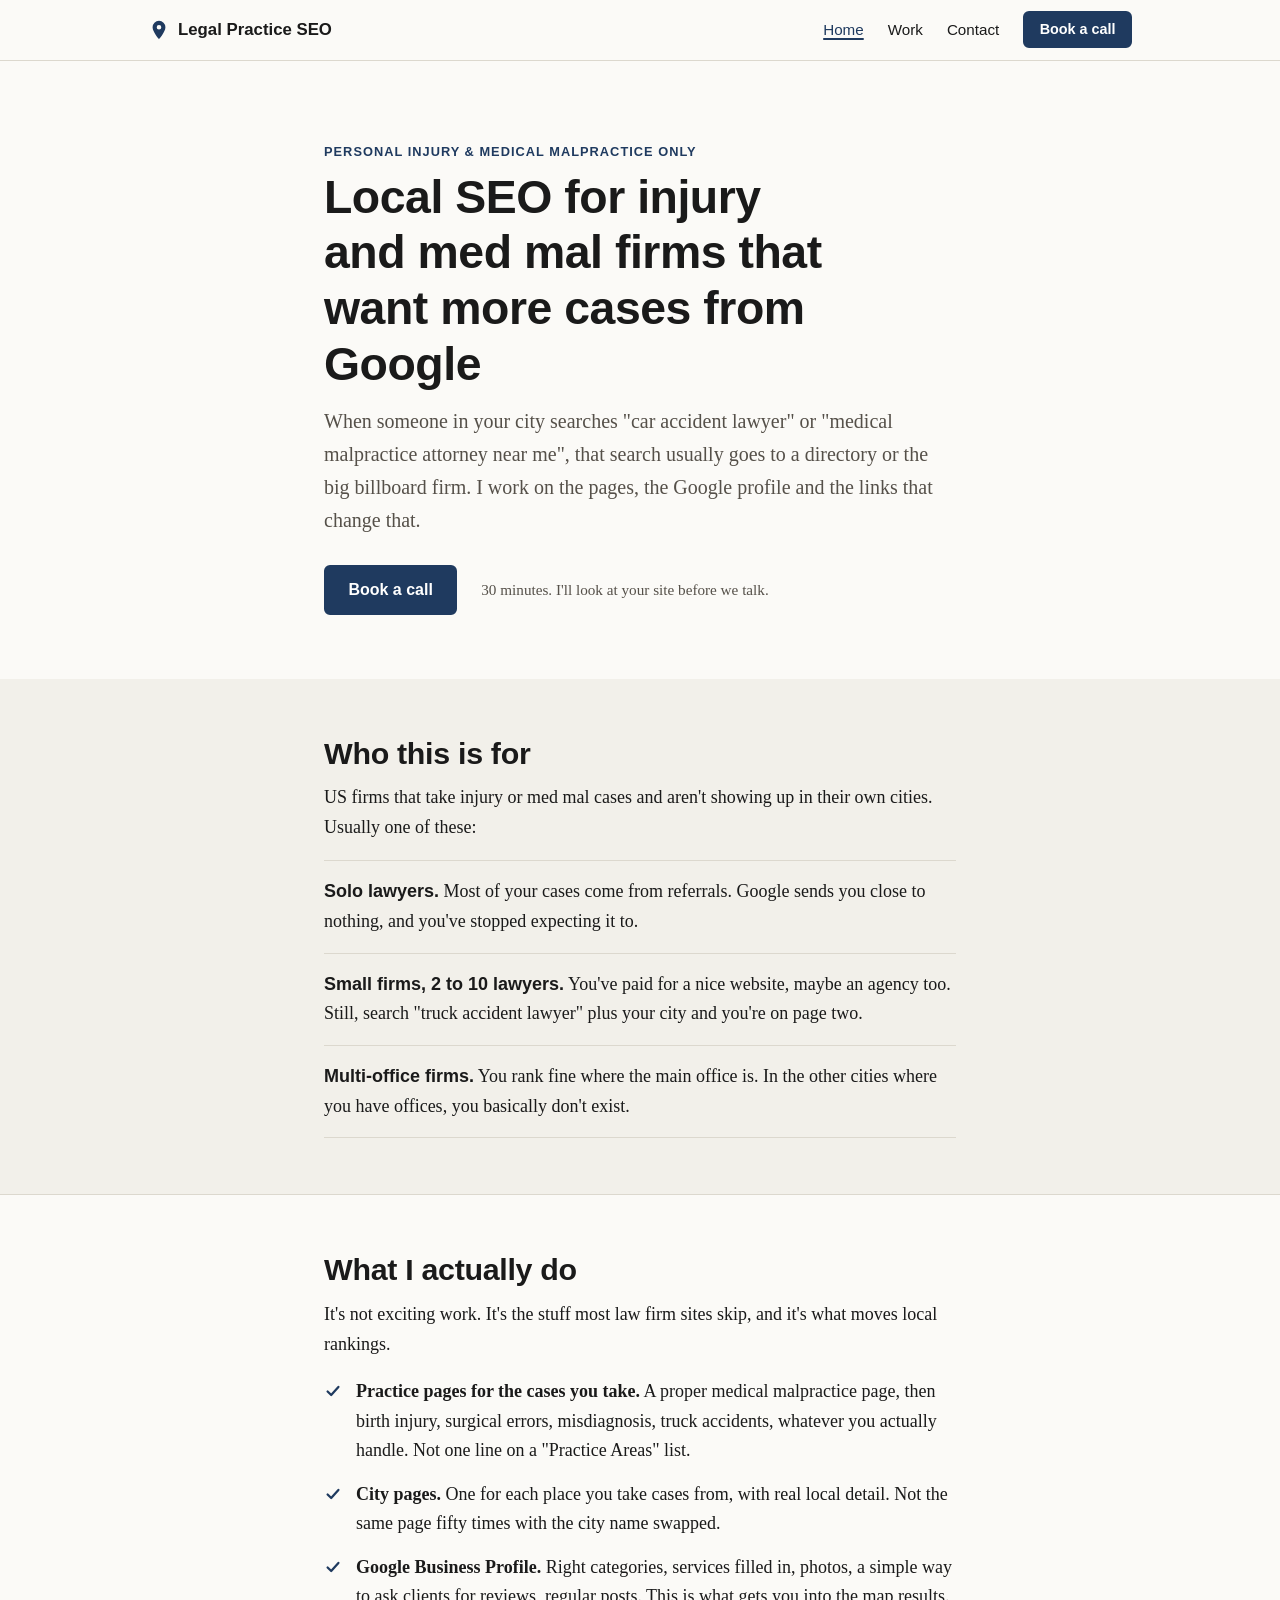
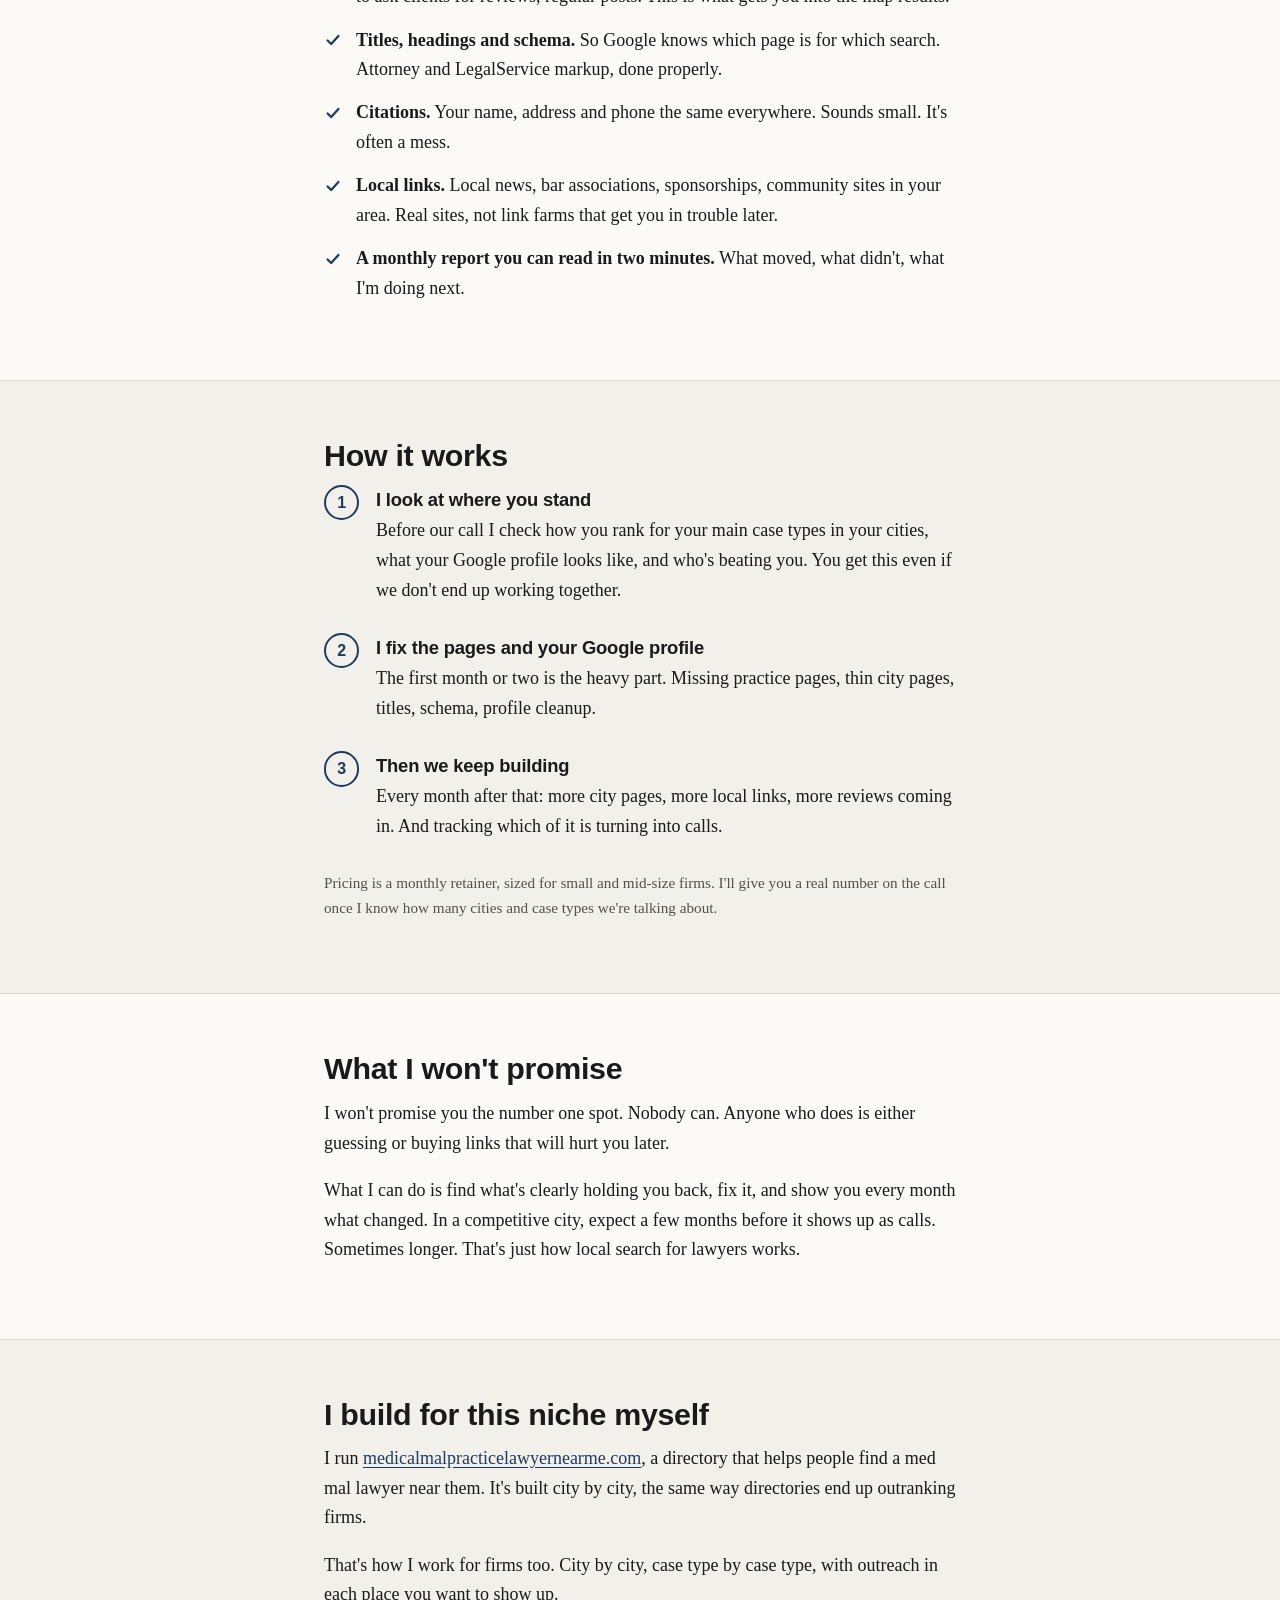
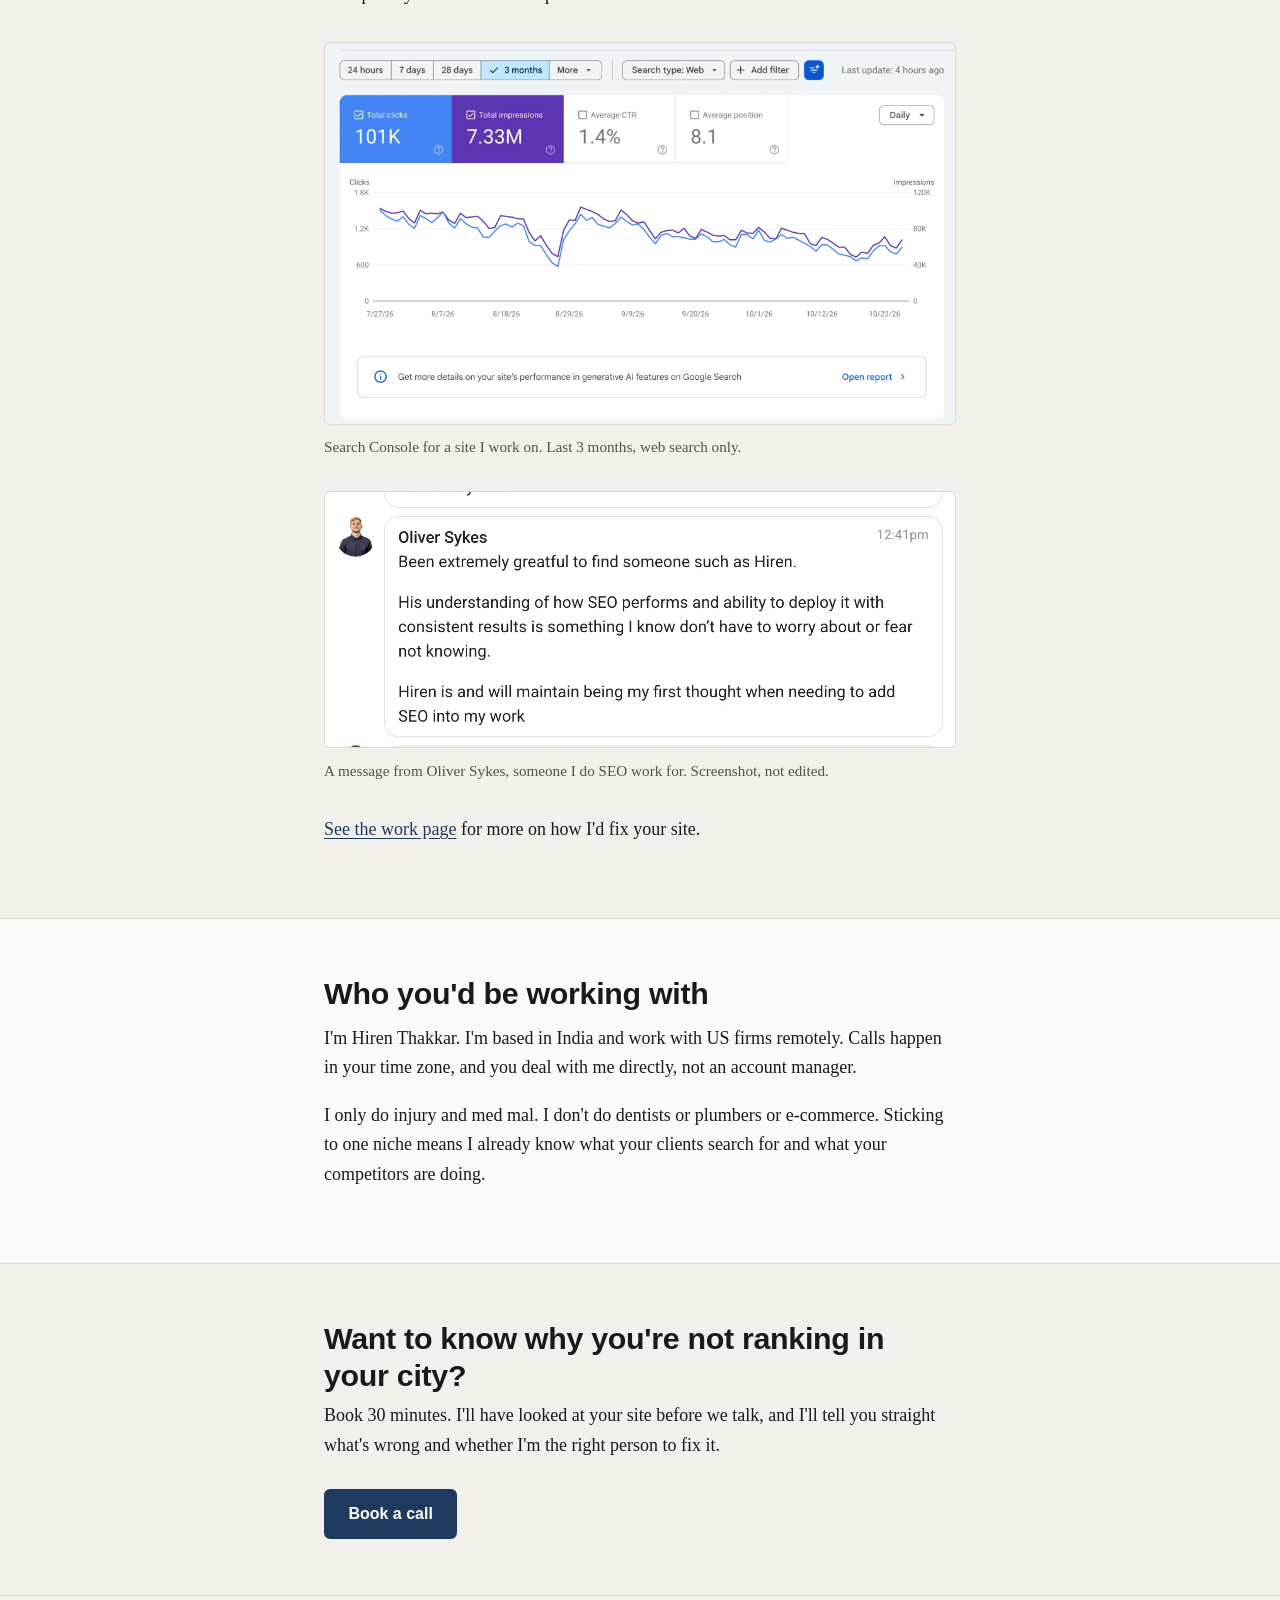
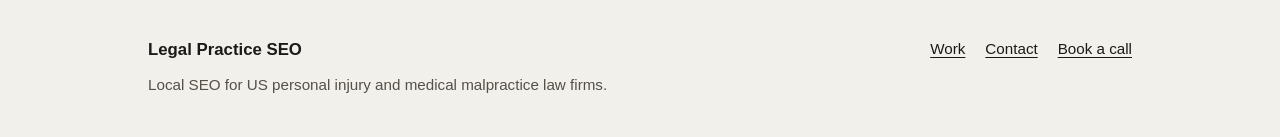
==== index.html @ 218a71c4 "Build 3-page static site for Legal Practice SEO Home, Work and Contact pages in plain HTML/CSS. cal." ====
<!doctype html>
<html lang="en">
<head>
  <meta charset="utf-8">
  <meta name="viewport" content="width=device-width, initial-scale=1">
  <title>Local SEO for Personal Injury &amp; Med Mal Law Firms | Legal Practice SEO</title>
  <meta name="description" content="Local SEO for US personal injury and medical malpractice firms. Practice pages, city pages, Google Business Profile and local links, so you show up for the searches that bring cases.">
  <link rel="canonical" href="https://legalpracticeseo.com/">

  <meta property="og:type" content="website">
  <meta property="og:site_name" content="Legal Practice SEO">
  <meta property="og:title" content="Local SEO for injury and med mal law firms">
  <meta property="og:description" content="I help PI and med mal firms show up when people in their city search for a lawyer. No ranking guarantees, just the work that moves rankings.">
  <meta property="og:url" content="https://legalpracticeseo.com/">
  <meta property="og:image" content="https://legalpracticeseo.com/images/search-console-3-months.webp">
  <meta name="twitter:card" content="summary_large_image">

  <link rel="stylesheet" href="styles.css">

  <script type="application/ld+json">
  {
    "@context": "https://schema.org",
    "@type": "ProfessionalService",
    "name": "Legal Practice SEO",
    "url": "https://legalpracticeseo.com/",
    "description": "Local SEO for US personal injury and medical malpractice law firms.",
    "areaServed": "US",
    "founder": {
      "@type": "Person",
      "name": "Hiren Thakkar"
    }
  }
  </script>
</head>
<body>
  <a class="skip-link" href="#main">Skip to content</a>

  <header class="site-header">
    <div class="header-inner">
      <a class="brand" href="index.html">
        <svg width="22" height="22" viewBox="0 0 24 24" aria-hidden="true" focusable="false"><path fill="#1f3a5f" d="M12 2a7 7 0 0 0-7 7c0 5.2 7 13 7 13s7-7.8 7-13a7 7 0 0 0-7-7Zm0 9.5A2.5 2.5 0 1 1 12 6.5a2.5 2.5 0 0 1 0 5Z"/></svg>
        Legal Practice SEO
      </a>
      <nav class="site-nav" aria-label="Main">
        <ul>
          <li><a href="index.html" aria-current="page">Home</a></li>
          <li><a href="work.html">Work</a></li>
          <li><a href="contact.html">Contact</a></li>
        </ul>
      </nav>
      <a class="btn btn-small header-cta" href="https://cal.com/hiren-thakkar/30min">Book a call</a>
    </div>
  </header>

  <main id="main">

    <section class="hero">
      <div class="wrap">
        <p class="eyebrow">Personal injury &amp; medical malpractice only</p>
        <h1>Local SEO for injury and med mal firms that want more cases from Google</h1>
        <p class="lead">When someone in your city searches "car accident lawyer" or "medical malpractice attorney near me", that search usually goes to a directory or the big billboard firm. I work on the pages, the Google profile and the links that change that.</p>
        <div class="btn-row">
          <a class="btn" href="https://cal.com/hiren-thakkar/30min">Book a call</a>
          <p class="small">30 minutes. I'll look at your site before we talk.</p>
        </div>
      </div>
    </section>

    <section class="section section-alt" aria-labelledby="who">
      <div class="wrap">
        <h2 id="who">Who this is for</h2>
        <p>US firms that take injury or med mal cases and aren't showing up in their own cities. Usually one of these:</p>
        <ul class="plain-list">
          <li><strong>Solo lawyers.</strong> Most of your cases come from referrals. Google sends you close to nothing, and you've stopped expecting it to.</li>
          <li><strong>Small firms, 2 to 10 lawyers.</strong> You've paid for a nice website, maybe an agency too. Still, search "truck accident lawyer" plus your city and you're on page two.</li>
          <li><strong>Multi-office firms.</strong> You rank fine where the main office is. In the other cities where you have offices, you basically don't exist.</li>
        </ul>
      </div>
    </section>

    <section class="section" aria-labelledby="what">
      <div class="wrap">
        <h2 id="what">What I actually do</h2>
        <p>It's not exciting work. It's the stuff most law firm sites skip, and it's what moves local rankings.</p>
        <ul class="check-list">
          <li><svg width="18" height="18" viewBox="0 0 20 20" aria-hidden="true" focusable="false"><path fill="none" stroke="currentColor" stroke-width="2.5" stroke-linecap="round" stroke-linejoin="round" d="M4 10.5l4 4 8-9"/></svg><strong>Practice pages for the cases you take.</strong> A proper medical malpractice page, then birth injury, surgical errors, misdiagnosis, truck accidents, whatever you actually handle. Not one line on a "Practice Areas" list.</li>
          <li><svg width="18" height="18" viewBox="0 0 20 20" aria-hidden="true" focusable="false"><path fill="none" stroke="currentColor" stroke-width="2.5" stroke-linecap="round" stroke-linejoin="round" d="M4 10.5l4 4 8-9"/></svg><strong>City pages.</strong> One for each place you take cases from, with real local detail. Not the same page fifty times with the city name swapped.</li>
          <li><svg width="18" height="18" viewBox="0 0 20 20" aria-hidden="true" focusable="false"><path fill="none" stroke="currentColor" stroke-width="2.5" stroke-linecap="round" stroke-linejoin="round" d="M4 10.5l4 4 8-9"/></svg><strong>Google Business Profile.</strong> Right categories, services filled in, photos, a simple way to ask clients for reviews, regular posts. This is what gets you into the map results.</li>
          <li><svg width="18" height="18" viewBox="0 0 20 20" aria-hidden="true" focusable="false"><path fill="none" stroke="currentColor" stroke-width="2.5" stroke-linecap="round" stroke-linejoin="round" d="M4 10.5l4 4 8-9"/></svg><strong>Titles, headings and schema.</strong> So Google knows which page is for which search. Attorney and LegalService markup, done properly.</li>
          <li><svg width="18" height="18" viewBox="0 0 20 20" aria-hidden="true" focusable="false"><path fill="none" stroke="currentColor" stroke-width="2.5" stroke-linecap="round" stroke-linejoin="round" d="M4 10.5l4 4 8-9"/></svg><strong>Citations.</strong> Your name, address and phone the same everywhere. Sounds small. It's often a mess.</li>
          <li><svg width="18" height="18" viewBox="0 0 20 20" aria-hidden="true" focusable="false"><path fill="none" stroke="currentColor" stroke-width="2.5" stroke-linecap="round" stroke-linejoin="round" d="M4 10.5l4 4 8-9"/></svg><strong>Local links.</strong> Local news, bar associations, sponsorships, community sites in your area. Real sites, not link farms that get you in trouble later.</li>
          <li><svg width="18" height="18" viewBox="0 0 20 20" aria-hidden="true" focusable="false"><path fill="none" stroke="currentColor" stroke-width="2.5" stroke-linecap="round" stroke-linejoin="round" d="M4 10.5l4 4 8-9"/></svg><strong>A monthly report you can read in two minutes.</strong> What moved, what didn't, what I'm doing next.</li>
        </ul>
      </div>
    </section>

    <section class="section section-alt" aria-labelledby="how">
      <div class="wrap">
        <h2 id="how">How it works</h2>
        <ol class="steps">
          <li>
            <h3>I look at where you stand</h3>
            <p>Before our call I check how you rank for your main case types in your cities, what your Google profile looks like, and who's beating you. You get this even if we don't end up working together.</p>
          </li>
          <li>
            <h3>I fix the pages and your Google profile</h3>
            <p>The first month or two is the heavy part. Missing practice pages, thin city pages, titles, schema, profile cleanup.</p>
          </li>
          <li>
            <h3>Then we keep building</h3>
            <p>Every month after that: more city pages, more local links, more reviews coming in. And tracking which of it is turning into calls.</p>
          </li>
        </ol>
        <p class="small">Pricing is a monthly retainer, sized for small and mid-size firms. I'll give you a real number on the call once I know how many cities and case types we're talking about.</p>
      </div>
    </section>

    <section class="section" aria-labelledby="honest">
      <div class="wrap">
        <h2 id="honest">What I won't promise</h2>
        <p>I won't promise you the number one spot. Nobody can. Anyone who does is either guessing or buying links that will hurt you later.</p>
        <p>What I can do is find what's clearly holding you back, fix it, and show you every month what changed. In a competitive city, expect a few months before it shows up as calls. Sometimes longer. That's just how local search for lawyers works.</p>
      </div>
    </section>

    <section class="section section-alt" aria-labelledby="proof">
      <div class="wrap">
        <h2 id="proof">I build for this niche myself</h2>
        <p>I run <a href="https://medicalmalpracticelawyernearme.com">medicalmalpracticelawyernearme.com</a>, a directory that helps people find a med mal lawyer near them. It's built city by city, the same way directories end up outranking firms.</p>
        <p>That's how I work for firms too. City by city, case type by case type, with outreach in each place you want to show up.</p>

        <figure class="proof-figure">
          <img src="images/search-console-3-months.webp" width="2000" height="1208" loading="lazy" alt="Google Search Console performance report for the last 3 months, web search: 101K total clicks, 7.33M total impressions, 1.4% average CTR, average position 8.1. Daily clicks range from roughly 600 to 1,500.">
          <figcaption>Search Console for a site I work on. Last 3 months, web search only.</figcaption>
        </figure>

        <figure class="proof-figure">
          <img src="images/client-note-oliver-sykes.webp" width="1240" height="502" loading="lazy" alt="Message from Oliver Sykes: Been extremely greatful to find someone such as Hiren. His understanding of how SEO performs and ability to deploy it with consistent results is something I know don't have to worry about or fear not knowing. Hiren is and will maintain being my first thought when needing to add SEO into my work.">
          <figcaption>A message from Oliver Sykes, someone I do SEO work for. Screenshot, not edited.</figcaption>
        </figure>

        <p><a href="work.html">See the work page</a> for more on how I'd fix your site.</p>
      </div>
    </section>

    <section class="section" aria-labelledby="about">
      <div class="wrap">
        <h2 id="about">Who you'd be working with</h2>
        <p>I'm Hiren Thakkar. I'm based in India and work with US firms remotely. Calls happen in your time zone, and you deal with me directly, not an account manager.</p>
        <p>I only do injury and med mal. I don't do dentists or plumbers or e-commerce. Sticking to one niche means I already know what your clients search for and what your competitors are doing.</p>
      </div>
    </section>

    <section class="section section-alt cta-block" aria-labelledby="cta">
      <div class="wrap">
        <h2 id="cta">Want to know why you're not ranking in your city?</h2>
        <p>Book 30 minutes. I'll have looked at your site before we talk, and I'll tell you straight what's wrong and whether I'm the right person to fix it.</p>
        <div class="btn-row">
          <a class="btn" href="https://cal.com/hiren-thakkar/30min">Book a call</a>
        </div>
      </div>
    </section>

  </main>

  <footer class="site-footer">
    <div class="wrap-wide footer-inner">
      <div>
        <a class="brand" href="index.html">Legal Practice SEO</a>
        <p>Local SEO for US personal injury and medical malpractice law firms.</p>
      </div>
      <ul class="footer-links">
        <li><a href="work.html">Work</a></li>
        <li><a href="contact.html">Contact</a></li>
        <li><a href="https://cal.com/hiren-thakkar/30min">Book a call</a></li>
      </ul>
    </div>
  </footer>
</body>
</html>
---- styles.css ----
/* Legal Practice SEO
   Plain, hand-written CSS. Mobile first. */

:root {
  --bg: #fbfaf7;
  --bg-alt: #f2f0ea;
  --surface: #ffffff;
  --text: #1a1a1a;
  --muted: #555049;
  --line: #dcd8ce;
  --accent: #1f3a5f;       /* deep navy */
  --accent-dark: #142841;
  --accent-soft: #e6ebf2;

  --font-body: Georgia, "Iowan Old Style", "Times New Roman", serif;
  --font-ui: -apple-system, BlinkMacSystemFont, "Segoe UI", Roboto, "Helvetica Neue", Arial, sans-serif;

  --text-width: 42rem;     /* ~700px at 16px root */
  --wide-width: 64rem;
  --gutter: 1.25rem;
  --radius: 6px;
}

*,
*::before,
*::after {
  box-sizing: border-box;
}

html {
  -webkit-text-size-adjust: 100%;
}

body {
  margin: 0;
  background: var(--bg);
  color: var(--text);
  font-family: var(--font-body);
  font-size: 1.125rem;     /* 18px */
  line-height: 1.65;
}

img {
  display: block;
  max-width: 100%;
  height: auto;
}

/* ---------- Type ---------- */

h1,
h2,
h3 {
  font-family: var(--font-ui);
  line-height: 1.2;
  letter-spacing: -0.01em;
  margin: 0 0 0.75rem;
}

h1 {
  font-size: clamp(2rem, 6vw, 2.9rem);
  font-weight: 700;
}

h2 {
  font-size: clamp(1.5rem, 4vw, 1.9rem);
  font-weight: 700;
}

h3 {
  font-size: 1.15rem;
  font-weight: 600;
}

p {
  margin: 0 0 1.1rem;
}

a {
  color: var(--accent);
  text-underline-offset: 0.18em;
}

a:hover {
  color: var(--accent-dark);
}

:focus-visible {
  outline: 3px solid var(--accent);
  outline-offset: 3px;
  border-radius: 2px;
}

.lead {
  font-size: 1.25rem;
  color: var(--muted);
}

.small {
  font-size: 0.95rem;
  color: var(--muted);
}

.eyebrow {
  font-family: var(--font-ui);
  font-size: 0.8rem;
  font-weight: 600;
  letter-spacing: 0.08em;
  text-transform: uppercase;
  color: var(--accent);
  margin-bottom: 0.5rem;
}

/* ---------- Layout ---------- */

.wrap {
  max-width: var(--text-width);
  margin: 0 auto;
  padding: 0 var(--gutter);
}

.wrap-wide {
  max-width: var(--wide-width);
  margin: 0 auto;
  padding: 0 var(--gutter);
}

.section {
  padding: 3.5rem 0;
}

.section + .section {
  border-top: 1px solid var(--line);
}

.section-alt {
  background: var(--bg-alt);
}

.skip-link {
  position: absolute;
  left: -9999px;
  top: 0;
  background: var(--accent);
  color: #fff;
  padding: 0.6rem 1rem;
  font-family: var(--font-ui);
  z-index: 100;
}

.skip-link:focus {
  left: 1rem;
  top: 1rem;
}

/* ---------- Header ---------- */

.site-header {
  position: sticky;
  top: 0;
  z-index: 50;
  background: rgba(251, 250, 247, 0.96);
  border-bottom: 1px solid var(--line);
  font-family: var(--font-ui);
}

.header-inner {
  display: flex;
  flex-wrap: wrap;
  align-items: center;
  justify-content: space-between;
  gap: 0.5rem 1.5rem;
  max-width: var(--wide-width);
  margin: 0 auto;
  padding: 0.7rem var(--gutter);
}

.brand {
  order: 1;
  display: inline-flex;
  align-items: center;
  gap: 0.5rem;
  color: var(--text);
  text-decoration: none;
  font-weight: 700;
  font-size: 1rem;
  white-space: nowrap;
}

.brand:hover {
  color: var(--text);
}

.brand svg {
  flex: none;
}

.header-cta {
  order: 2;
}

/* On small screens the nav drops to its own row under the brand */
.site-nav {
  order: 3;
  width: 100%;
}

.site-nav ul {
  display: flex;
  gap: 1.5rem;
  list-style: none;
  margin: 0;
  padding: 0;
}

.site-nav a {
  color: var(--text);
  text-decoration: none;
  font-size: 0.95rem;
}

.site-nav a:hover {
  color: var(--accent);
}

.site-nav a[aria-current="page"] {
  color: var(--accent);
  text-decoration: underline;
  text-decoration-thickness: 2px;
}

@media (min-width: 640px) {
  .brand {
    font-size: 1.05rem;
  }

  .site-nav {
    order: 2;
    width: auto;
    margin-left: auto;
  }

  .header-cta {
    order: 3;
  }
}

/* ---------- Buttons ---------- */

.btn {
  display: inline-block;
  font-family: var(--font-ui);
  font-weight: 600;
  font-size: 1rem;
  line-height: 1.2;
  text-decoration: none;
  background: var(--accent);
  color: #fff;
  border: 2px solid var(--accent);
  border-radius: var(--radius);
  padding: 0.85rem 1.4rem;
  transition: background-color 0.15s ease;
}

.btn:hover {
  background: var(--accent-dark);
  border-color: var(--accent-dark);
  color: #fff;
}

.btn-small {
  font-size: 0.9rem;
  padding: 0.5rem 0.9rem;
}

.btn-large {
  font-size: 1.15rem;
  padding: 1.1rem 2rem;
}

.btn-row {
  display: flex;
  flex-wrap: wrap;
  align-items: center;
  gap: 1rem 1.5rem;
  margin-top: 1.75rem;
}

.btn-row .small {
  margin: 0;
}

/* ---------- Hero ---------- */

.hero {
  padding: 3.5rem 0 3rem;
}

.hero h1 {
  max-width: 20ch;
}

@media (min-width: 640px) {
  .hero {
    padding: 5rem 0 4rem;
  }
}

/* ---------- Lists ---------- */

.plain-list {
  list-style: none;
  margin: 0;
  padding: 0;
}

.plain-list li {
  padding: 1rem 0;
  border-bottom: 1px solid var(--line);
}

.plain-list li:first-child {
  border-top: 1px solid var(--line);
}

.plain-list strong {
  font-family: var(--font-ui);
}

.check-list {
  list-style: none;
  margin: 0 0 1.25rem;
  padding: 0;
}

.check-list li {
  position: relative;
  padding-left: 2rem;
  margin-bottom: 0.85rem;
}

.check-list svg {
  position: absolute;
  left: 0;
  top: 0.3em;
  color: var(--accent);
}

/* ---------- Steps ---------- */

.steps {
  list-style: none;
  counter-reset: step;
  margin: 0;
  padding: 0;
}

.steps li {
  counter-increment: step;
  position: relative;
  padding-left: 3.25rem;
  margin-bottom: 1.75rem;
}

.steps li::before {
  content: counter(step);
  position: absolute;
  left: 0;
  top: 0;
  width: 2.2rem;
  height: 2.2rem;
  display: grid;
  place-items: center;
  border: 2px solid var(--accent);
  border-radius: 50%;
  color: var(--accent);
  font-family: var(--font-ui);
  font-weight: 700;
  font-size: 1rem;
}

.steps h3 {
  margin-bottom: 0.3rem;
  padding-top: 0.25rem;
}

.steps p {
  margin: 0;
}

/* ---------- Cards ---------- */

.card {
  background: var(--surface);
  border: 1px solid var(--line);
  border-radius: var(--radius);
  padding: 1.5rem;
  margin-bottom: 1.25rem;
}

.card p:last-child {
  margin-bottom: 0;
}

.card-label {
  font-family: var(--font-ui);
  font-size: 0.8rem;
  font-weight: 600;
  letter-spacing: 0.06em;
  text-transform: uppercase;
  color: var(--muted);
  margin-bottom: 0.25rem;
}

.card-fix .card-label {
  color: var(--accent);
}

.fix-card {
  border-left: 4px solid var(--accent);
}

.fix-card h3 {
  margin-bottom: 1rem;
}

.fix-card .card-fix {
  margin-top: 1rem;
  padding-top: 1rem;
  border-top: 1px dashed var(--line);
}

/* ---------- Proof / figures ---------- */

.proof-figure {
  margin: 2rem 0;
}

.proof-figure img {
  border: 1px solid var(--line);
  border-radius: var(--radius);
  background: #fff;
}

.proof-figure figcaption {
  font-size: 0.95rem;
  color: var(--muted);
  margin-top: 0.6rem;
}

.stat-row {
  display: grid;
  grid-template-columns: repeat(2, 1fr);
  gap: 1px;
  background: var(--line);
  border: 1px solid var(--line);
  border-radius: var(--radius);
  overflow: hidden;
  margin: 1.5rem 0 0.5rem;
  font-family: var(--font-ui);
}

.stat-row div {
  background: var(--surface);
  padding: 1rem;
}

.stat-row dt {
  font-size: 0.85rem;
  color: var(--muted);
}

.stat-row dd {
  margin: 0.15rem 0 0;
  font-size: 1.5rem;
  font-weight: 700;
  color: var(--text);
}

@media (min-width: 640px) {
  .stat-row {
    grid-template-columns: repeat(4, 1fr);
  }
}

.note {
  background: var(--accent-soft);
  border-radius: var(--radius);
  padding: 1.25rem 1.5rem;
  margin: 2rem 0;
}

.note p:last-child {
  margin-bottom: 0;
}

/* ---------- CTA block ---------- */

.cta-block {
  text-align: left;
}

.cta-block h2 {
  margin-bottom: 0.5rem;
}

/* ---------- Contact page ---------- */

.contact-box {
  background: var(--surface);
  border: 1px solid var(--line);
  border-radius: var(--radius);
  padding: 2rem 1.5rem;
  margin: 2rem 0;
  text-align: center;
}

.contact-box .btn {
  margin: 0.5rem 0 1rem;
}

.contact-box p:last-child {
  margin-bottom: 0;
}

/* ---------- Footer ---------- */

.site-footer {
  border-top: 1px solid var(--line);
  background: var(--bg-alt);
  padding: 2.5rem 0;
  font-family: var(--font-ui);
  font-size: 0.95rem;
  color: var(--muted);
}

.site-footer .brand {
  margin-bottom: 0.5rem;
}

.footer-inner {
  display: flex;
  flex-direction: column;
  gap: 1.25rem;
}

.footer-inner p {
  margin: 0;
}

.footer-links {
  display: flex;
  flex-wrap: wrap;
  gap: 0.5rem 1.25rem;
  list-style: none;
  margin: 0;
  padding: 0;
}

.footer-links a {
  color: var(--text);
}

@media (min-width: 640px) {
  .footer-inner {
    flex-direction: row;
    justify-content: space-between;
    align-items: flex-start;
  }
}

/* ---------- Motion ---------- */

@media (prefers-reduced-motion: reduce) {
  * {
    transition: none !important;
  }
}
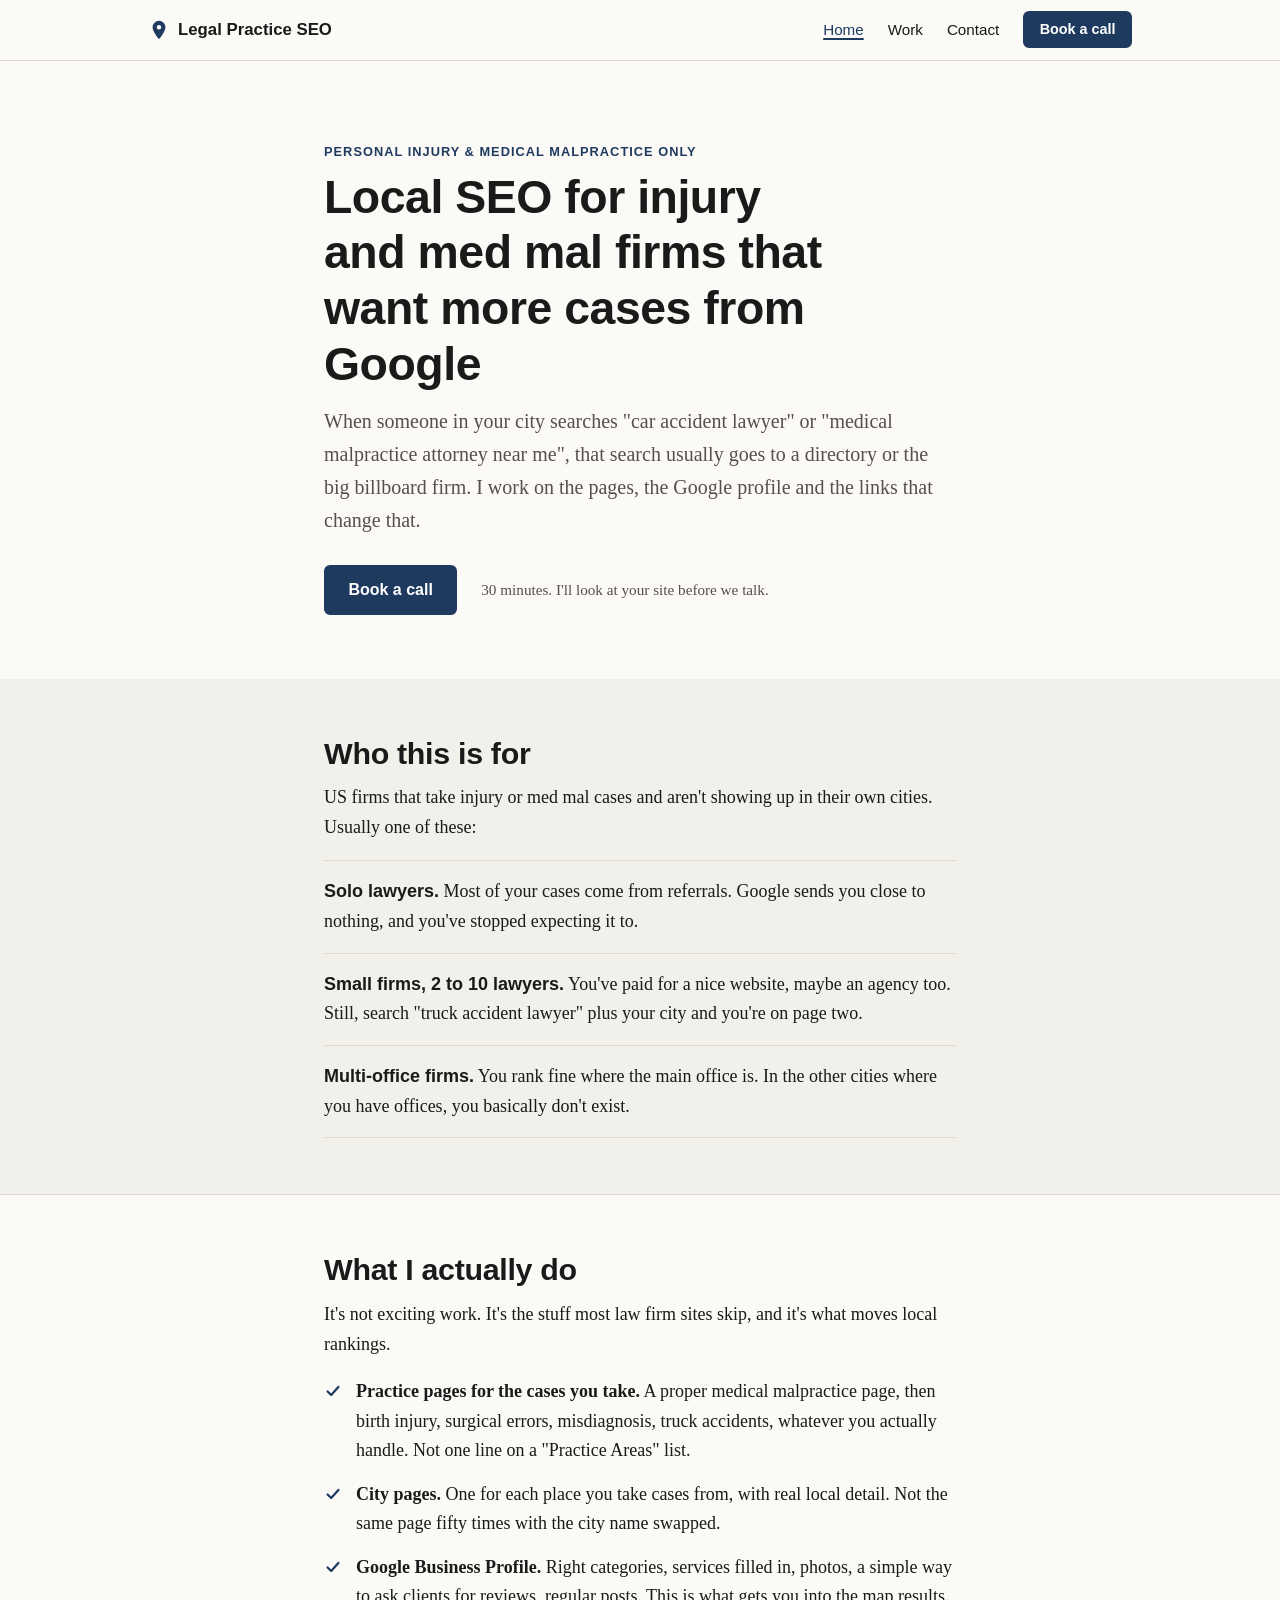
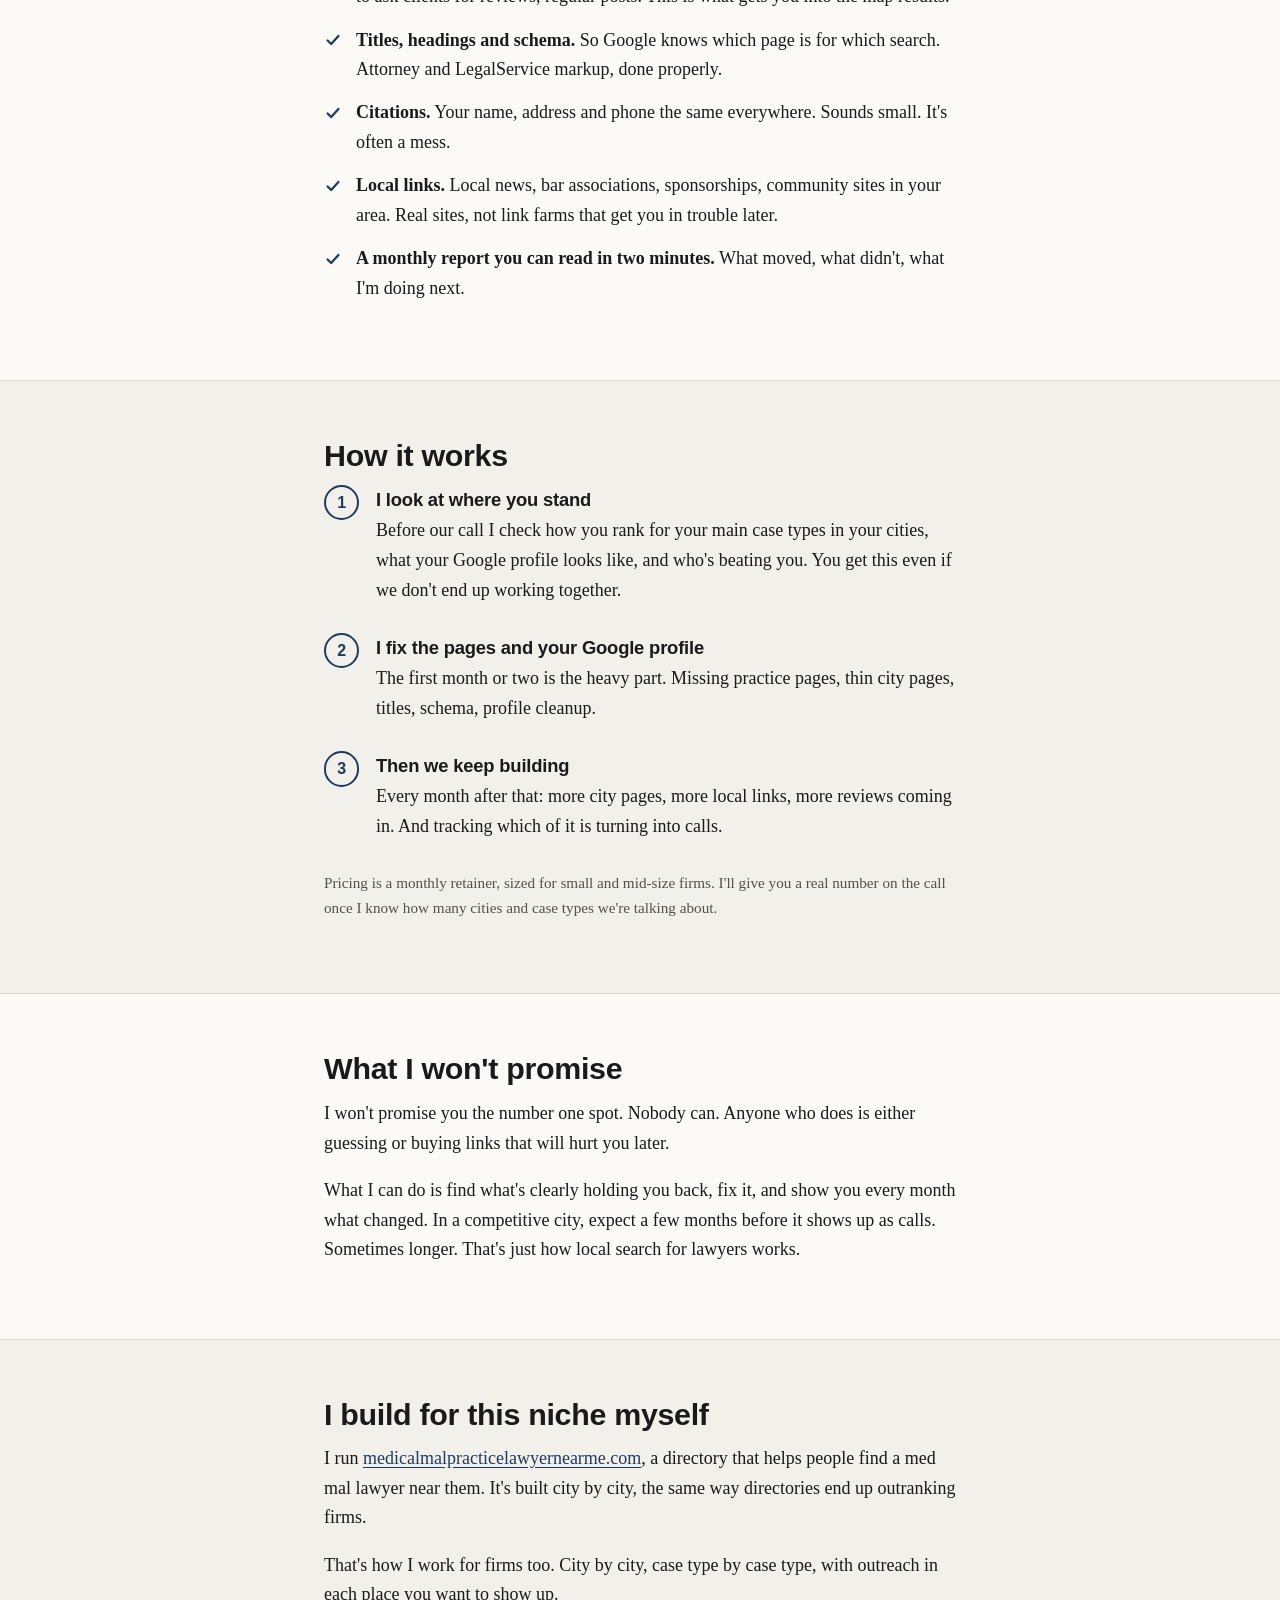
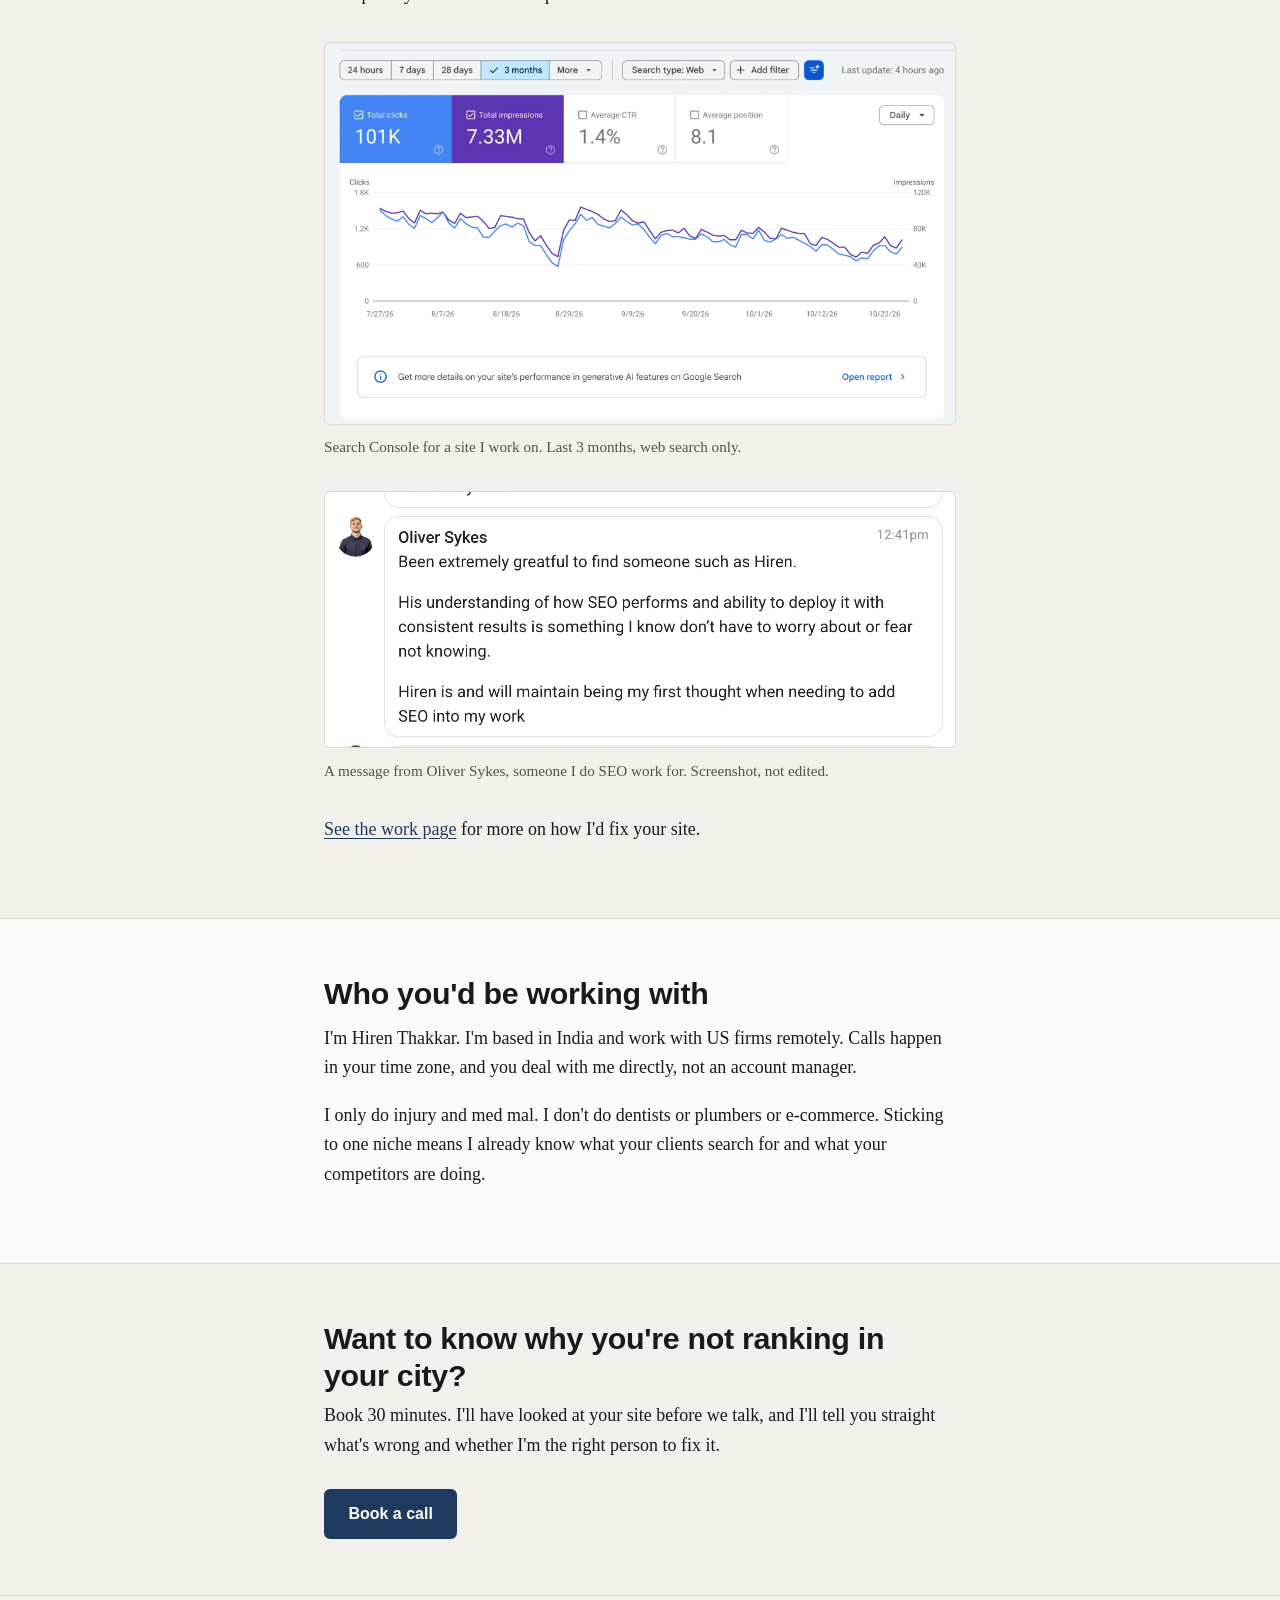
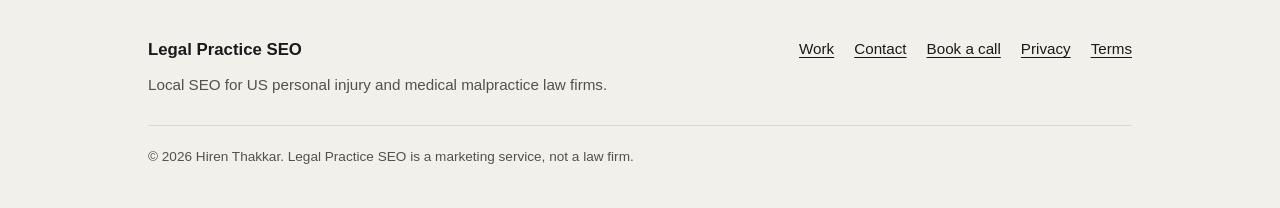
==== commit a83efd5b: "Add privacy policy, terms, 404 page, robots.txt and sitemap Footer on every page now links to Privac" ====
--- a/index.html
+++ b/index.html
@@ -173,7 +173,12 @@
         <li><a href="work.html">Work</a></li>
         <li><a href="contact.html">Contact</a></li>
         <li><a href="https://cal.com/hiren-thakkar/30min">Book a call</a></li>
+        <li><a href="privacy.html">Privacy</a></li>
+        <li><a href="terms.html">Terms</a></li>
       </ul>
+    </div>
+    <div class="wrap-wide">
+      <p class="footer-legal">&copy; 2026 Hiren Thakkar. Legal Practice SEO is a marketing service, not a law firm.</p>
     </div>
   </footer>
 </body>
--- a/styles.css
+++ b/styles.css
@@ -159,7 +159,7 @@
   position: sticky;
   top: 0;
   z-index: 50;
-  background: rgba(251, 250, 247, 0.96);
+  background: var(--bg);
   border-bottom: 1px solid var(--line);
   font-family: var(--font-ui);
 }
@@ -576,3 +576,26 @@
     transition: none !important;
   }
 }
+
+/* ---------- Legal pages ---------- */
+
+.prose h2 {
+  font-size: 1.3rem;
+  margin-top: 2.25rem;
+}
+
+.prose ul {
+  padding-left: 1.25rem;
+  margin: 0 0 1.1rem;
+}
+
+.prose li {
+  margin-bottom: 0.4rem;
+}
+
+.footer-legal {
+  margin: 1.75rem 0 0;
+  padding-top: 1.25rem;
+  border-top: 1px solid var(--line);
+  font-size: 0.85rem;
+}
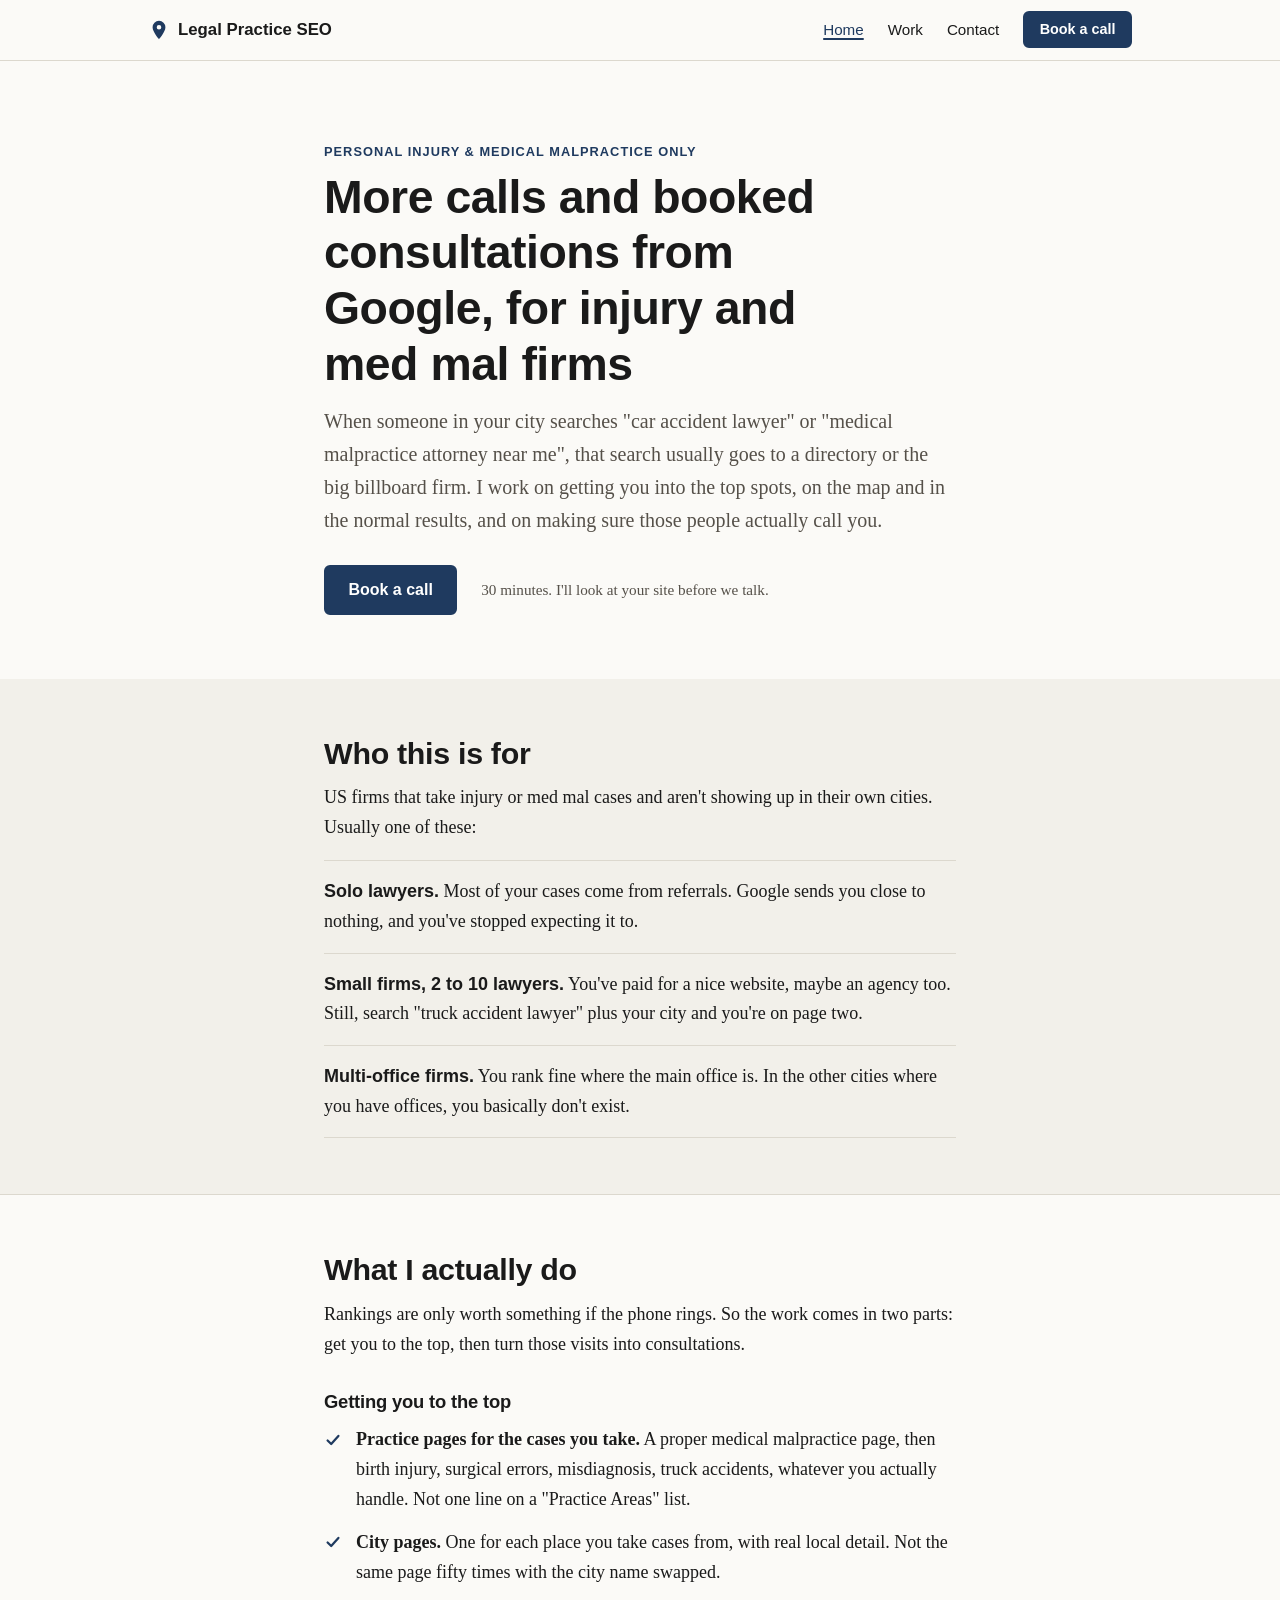
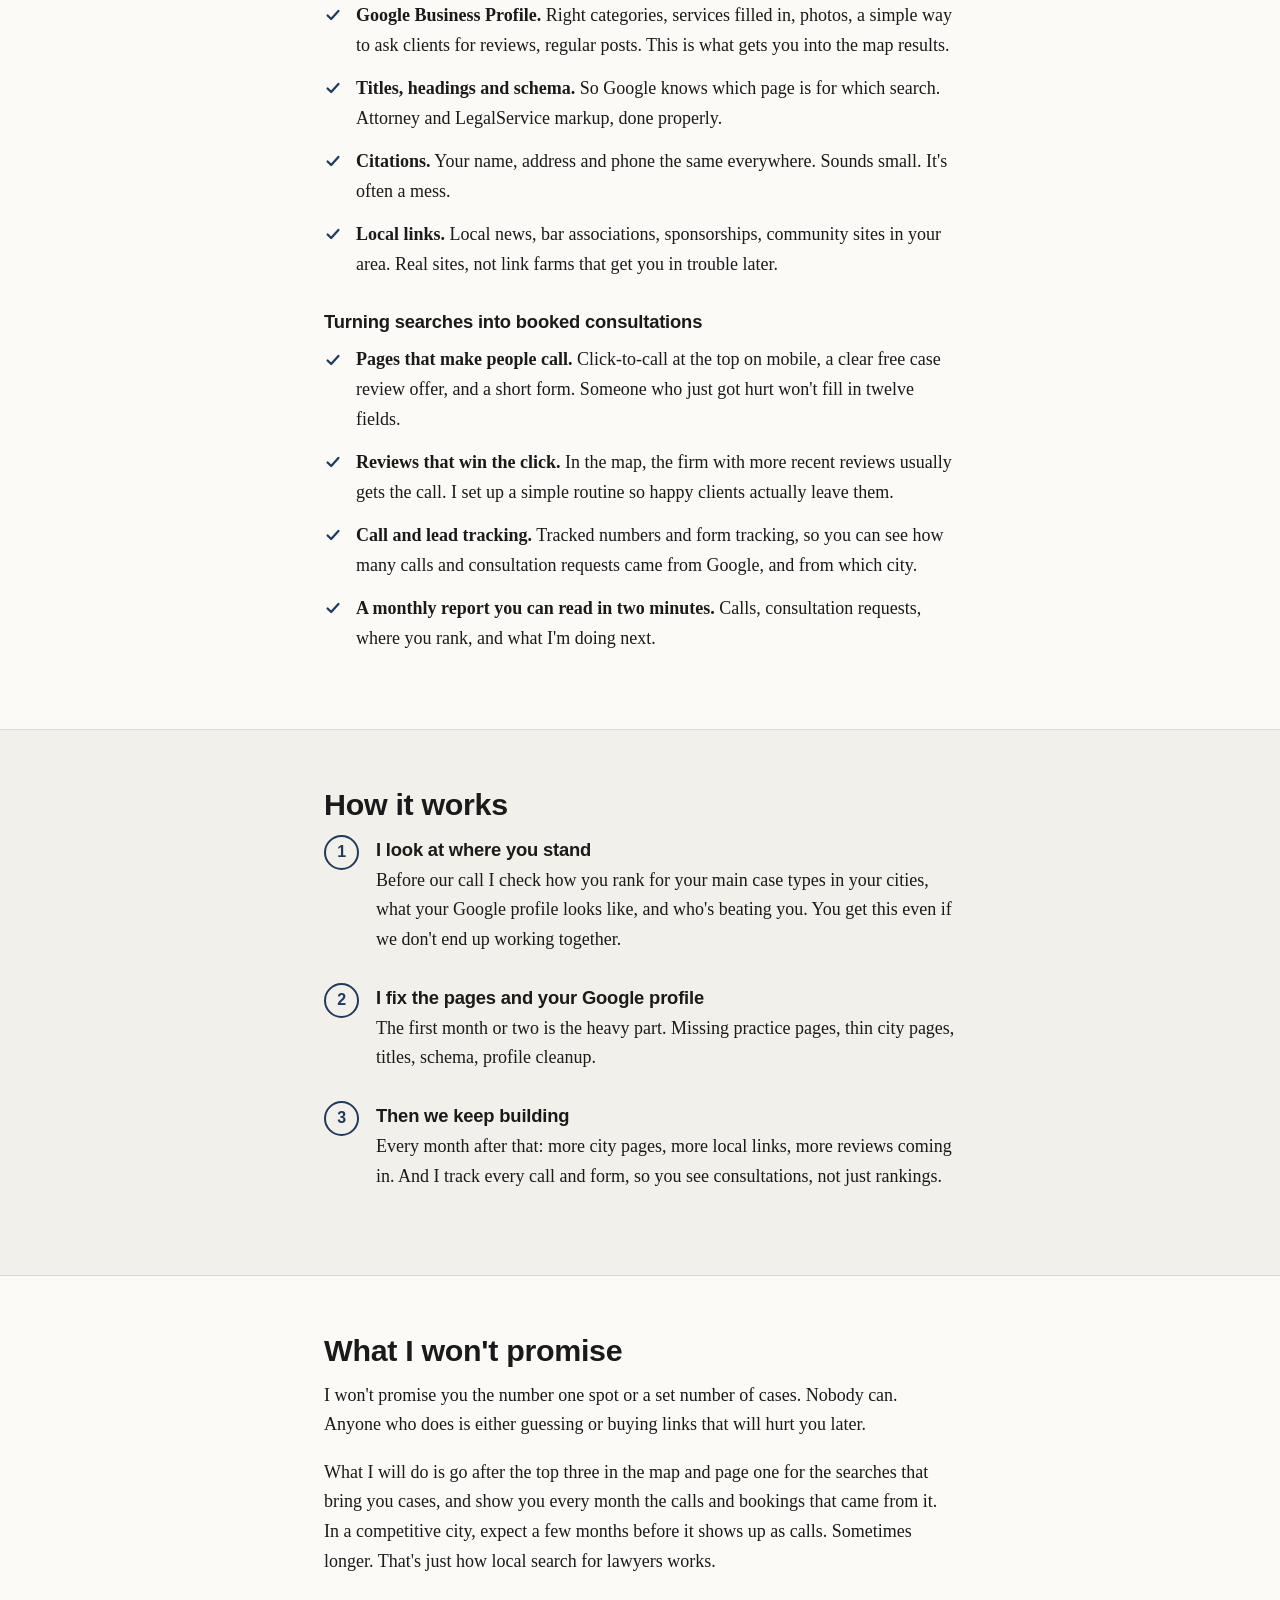
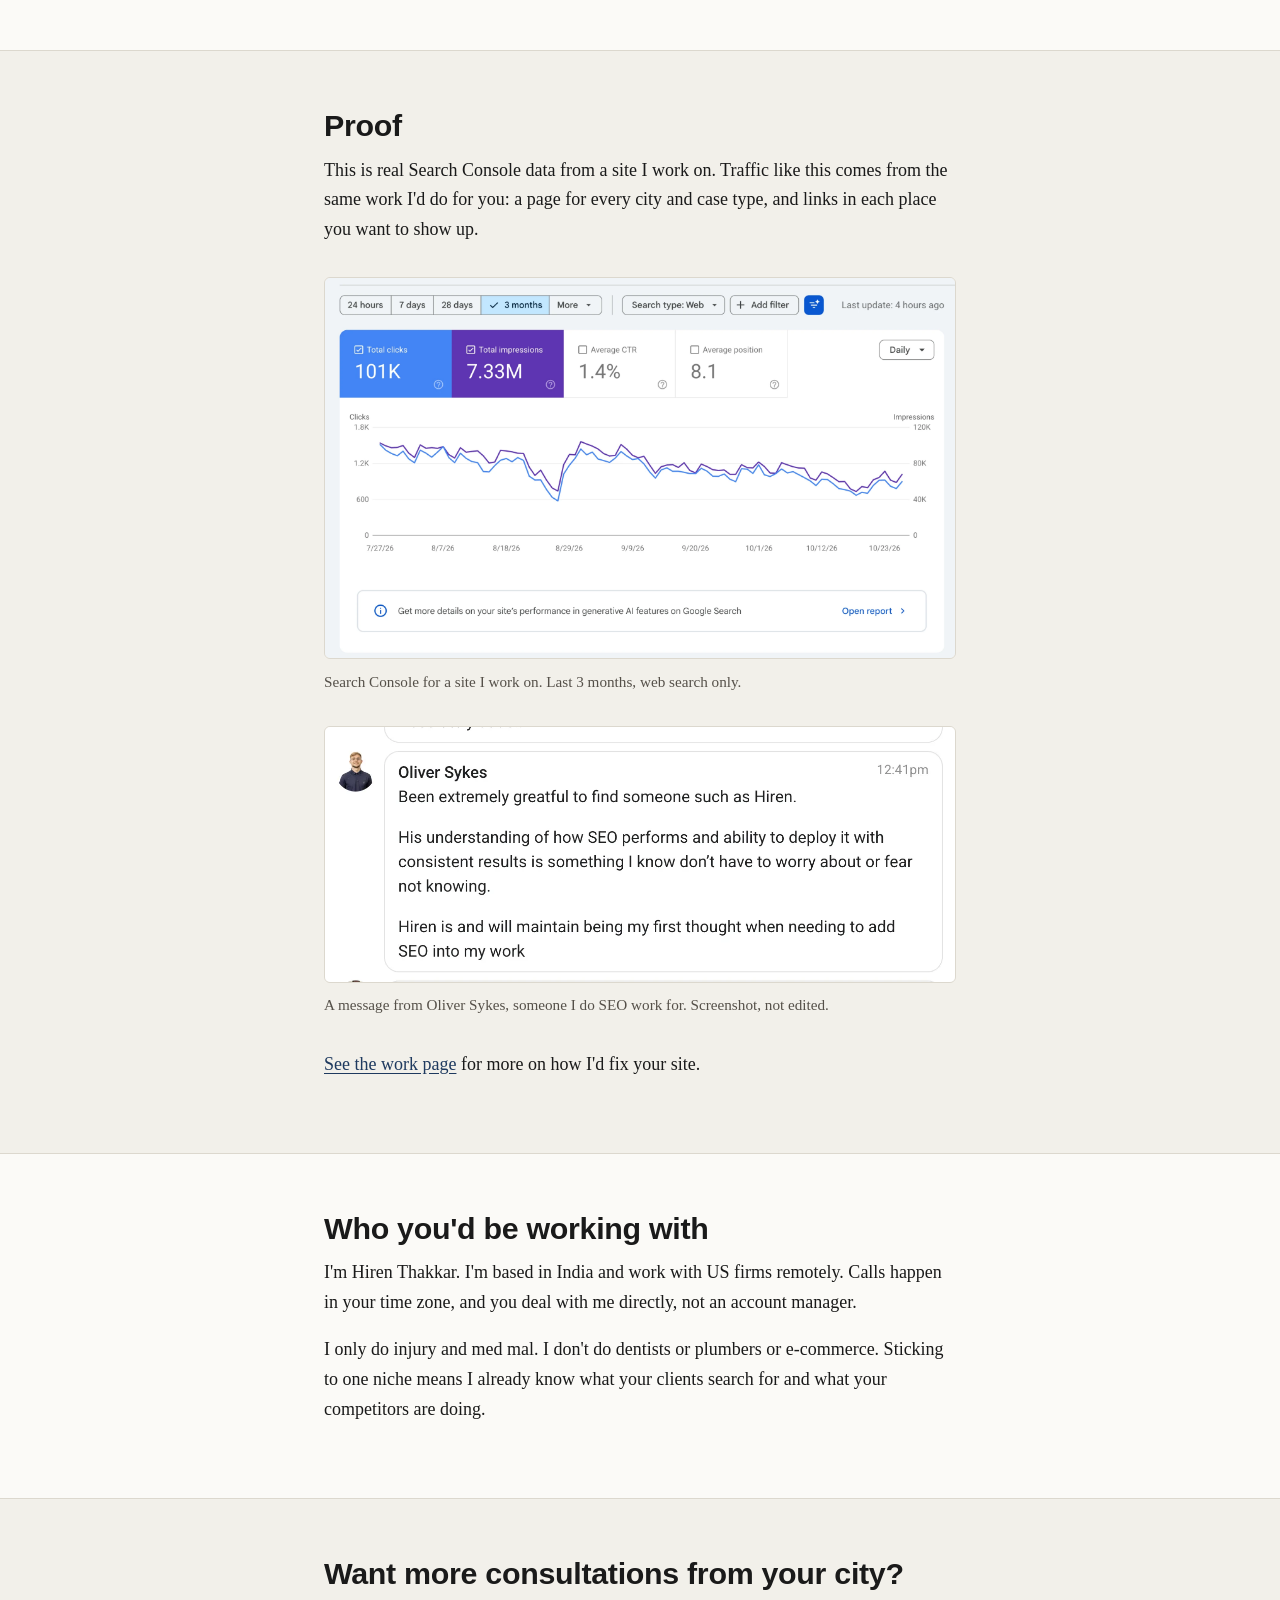
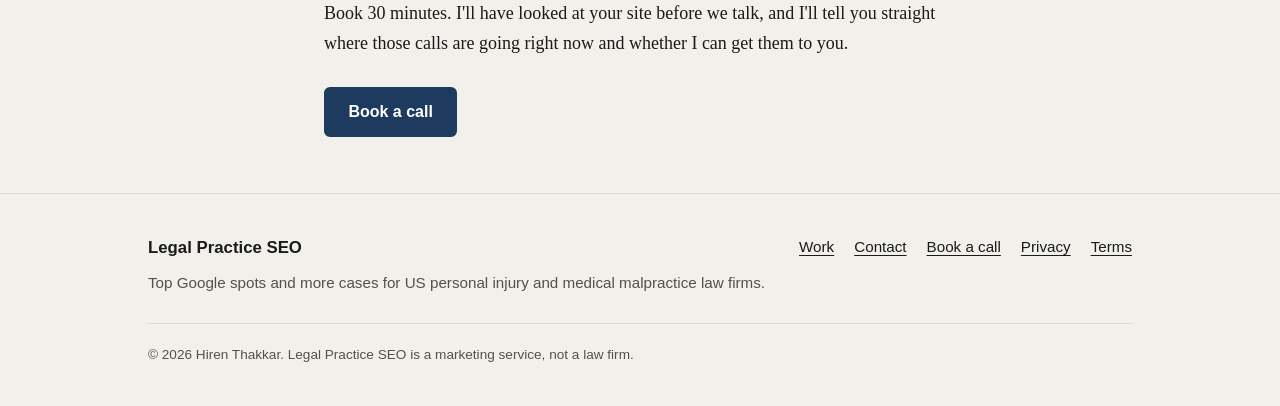
==== commit fd140b8d: "Drop directory and pricing mentions, pitch calls and consultations Copy now sells top positions plus" ====
--- a/index.html
+++ b/index.html
@@ -3,14 +3,14 @@
 <head>
   <meta charset="utf-8">
   <meta name="viewport" content="width=device-width, initial-scale=1">
-  <title>Local SEO for Personal Injury &amp; Med Mal Law Firms | Legal Practice SEO</title>
-  <meta name="description" content="Local SEO for US personal injury and medical malpractice firms. Practice pages, city pages, Google Business Profile and local links, so you show up for the searches that bring cases.">
+  <title>More Cases from Google for PI &amp; Med Mal Law Firms | Legal Practice SEO</title>
+  <meta name="description" content="I help US personal injury and medical malpractice firms get into the top spots on Google and the map, and turn those searches into calls and booked consultations.">
   <link rel="canonical" href="https://legalpracticeseo.com/">
 
   <meta property="og:type" content="website">
   <meta property="og:site_name" content="Legal Practice SEO">
-  <meta property="og:title" content="Local SEO for injury and med mal law firms">
-  <meta property="og:description" content="I help PI and med mal firms show up when people in their city search for a lawyer. No ranking guarantees, just the work that moves rankings.">
+  <meta property="og:title" content="More calls and booked consultations from Google for injury and med mal firms">
+  <meta property="og:description" content="Top spots on Google and the map for PI and med mal firms, and the calls and consultations that come with them.">
   <meta property="og:url" content="https://legalpracticeseo.com/">
   <meta property="og:image" content="https://legalpracticeseo.com/images/search-console-3-months.webp">
   <meta name="twitter:card" content="summary_large_image">
@@ -23,7 +23,7 @@
     "@type": "ProfessionalService",
     "name": "Legal Practice SEO",
     "url": "https://legalpracticeseo.com/",
-    "description": "Local SEO for US personal injury and medical malpractice law firms.",
+    "description": "Local SEO and lead generation for US personal injury and medical malpractice law firms.",
     "areaServed": "US",
     "founder": {
       "@type": "Person",
@@ -57,8 +57,8 @@
     <section class="hero">
       <div class="wrap">
         <p class="eyebrow">Personal injury &amp; medical malpractice only</p>
-        <h1>Local SEO for injury and med mal firms that want more cases from Google</h1>
-        <p class="lead">When someone in your city searches "car accident lawyer" or "medical malpractice attorney near me", that search usually goes to a directory or the big billboard firm. I work on the pages, the Google profile and the links that change that.</p>
+        <h1>More calls and booked consultations from Google, for injury and med mal firms</h1>
+        <p class="lead">When someone in your city searches "car accident lawyer" or "medical malpractice attorney near me", that search usually goes to a directory or the big billboard firm. I work on getting you into the top spots, on the map and in the normal results, and on making sure those people actually call you.</p>
         <div class="btn-row">
           <a class="btn" href="https://cal.com/hiren-thakkar/30min">Book a call</a>
           <p class="small">30 minutes. I'll look at your site before we talk.</p>
@@ -81,7 +81,8 @@
     <section class="section" aria-labelledby="what">
       <div class="wrap">
         <h2 id="what">What I actually do</h2>
-        <p>It's not exciting work. It's the stuff most law firm sites skip, and it's what moves local rankings.</p>
+        <p>Rankings are only worth something if the phone rings. So the work comes in two parts: get you to the top, then turn those visits into consultations.</p>
+        <h3>Getting you to the top</h3>
         <ul class="check-list">
           <li><svg width="18" height="18" viewBox="0 0 20 20" aria-hidden="true" focusable="false"><path fill="none" stroke="currentColor" stroke-width="2.5" stroke-linecap="round" stroke-linejoin="round" d="M4 10.5l4 4 8-9"/></svg><strong>Practice pages for the cases you take.</strong> A proper medical malpractice page, then birth injury, surgical errors, misdiagnosis, truck accidents, whatever you actually handle. Not one line on a "Practice Areas" list.</li>
           <li><svg width="18" height="18" viewBox="0 0 20 20" aria-hidden="true" focusable="false"><path fill="none" stroke="currentColor" stroke-width="2.5" stroke-linecap="round" stroke-linejoin="round" d="M4 10.5l4 4 8-9"/></svg><strong>City pages.</strong> One for each place you take cases from, with real local detail. Not the same page fifty times with the city name swapped.</li>
@@ -89,7 +90,13 @@
           <li><svg width="18" height="18" viewBox="0 0 20 20" aria-hidden="true" focusable="false"><path fill="none" stroke="currentColor" stroke-width="2.5" stroke-linecap="round" stroke-linejoin="round" d="M4 10.5l4 4 8-9"/></svg><strong>Titles, headings and schema.</strong> So Google knows which page is for which search. Attorney and LegalService markup, done properly.</li>
           <li><svg width="18" height="18" viewBox="0 0 20 20" aria-hidden="true" focusable="false"><path fill="none" stroke="currentColor" stroke-width="2.5" stroke-linecap="round" stroke-linejoin="round" d="M4 10.5l4 4 8-9"/></svg><strong>Citations.</strong> Your name, address and phone the same everywhere. Sounds small. It's often a mess.</li>
           <li><svg width="18" height="18" viewBox="0 0 20 20" aria-hidden="true" focusable="false"><path fill="none" stroke="currentColor" stroke-width="2.5" stroke-linecap="round" stroke-linejoin="round" d="M4 10.5l4 4 8-9"/></svg><strong>Local links.</strong> Local news, bar associations, sponsorships, community sites in your area. Real sites, not link farms that get you in trouble later.</li>
-          <li><svg width="18" height="18" viewBox="0 0 20 20" aria-hidden="true" focusable="false"><path fill="none" stroke="currentColor" stroke-width="2.5" stroke-linecap="round" stroke-linejoin="round" d="M4 10.5l4 4 8-9"/></svg><strong>A monthly report you can read in two minutes.</strong> What moved, what didn't, what I'm doing next.</li>
+        </ul>
+        <h3>Turning searches into booked consultations</h3>
+        <ul class="check-list">
+          <li><svg width="18" height="18" viewBox="0 0 20 20" aria-hidden="true" focusable="false"><path fill="none" stroke="currentColor" stroke-width="2.5" stroke-linecap="round" stroke-linejoin="round" d="M4 10.5l4 4 8-9"/></svg><strong>Pages that make people call.</strong> Click-to-call at the top on mobile, a clear free case review offer, and a short form. Someone who just got hurt won't fill in twelve fields.</li>
+          <li><svg width="18" height="18" viewBox="0 0 20 20" aria-hidden="true" focusable="false"><path fill="none" stroke="currentColor" stroke-width="2.5" stroke-linecap="round" stroke-linejoin="round" d="M4 10.5l4 4 8-9"/></svg><strong>Reviews that win the click.</strong> In the map, the firm with more recent reviews usually gets the call. I set up a simple routine so happy clients actually leave them.</li>
+          <li><svg width="18" height="18" viewBox="0 0 20 20" aria-hidden="true" focusable="false"><path fill="none" stroke="currentColor" stroke-width="2.5" stroke-linecap="round" stroke-linejoin="round" d="M4 10.5l4 4 8-9"/></svg><strong>Call and lead tracking.</strong> Tracked numbers and form tracking, so you can see how many calls and consultation requests came from Google, and from which city.</li>
+          <li><svg width="18" height="18" viewBox="0 0 20 20" aria-hidden="true" focusable="false"><path fill="none" stroke="currentColor" stroke-width="2.5" stroke-linecap="round" stroke-linejoin="round" d="M4 10.5l4 4 8-9"/></svg><strong>A monthly report you can read in two minutes.</strong> Calls, consultation requests, where you rank, and what I'm doing next.</li>
         </ul>
       </div>
     </section>
@@ -108,26 +115,24 @@
           </li>
           <li>
             <h3>Then we keep building</h3>
-            <p>Every month after that: more city pages, more local links, more reviews coming in. And tracking which of it is turning into calls.</p>
+            <p>Every month after that: more city pages, more local links, more reviews coming in. And I track every call and form, so you see consultations, not just rankings.</p>
           </li>
         </ol>
-        <p class="small">Pricing is a monthly retainer, sized for small and mid-size firms. I'll give you a real number on the call once I know how many cities and case types we're talking about.</p>
       </div>
     </section>
 
     <section class="section" aria-labelledby="honest">
       <div class="wrap">
         <h2 id="honest">What I won't promise</h2>
-        <p>I won't promise you the number one spot. Nobody can. Anyone who does is either guessing or buying links that will hurt you later.</p>
-        <p>What I can do is find what's clearly holding you back, fix it, and show you every month what changed. In a competitive city, expect a few months before it shows up as calls. Sometimes longer. That's just how local search for lawyers works.</p>
+        <p>I won't promise you the number one spot or a set number of cases. Nobody can. Anyone who does is either guessing or buying links that will hurt you later.</p>
+        <p>What I will do is go after the top three in the map and page one for the searches that bring you cases, and show you every month the calls and bookings that came from it. In a competitive city, expect a few months before it shows up as calls. Sometimes longer. That's just how local search for lawyers works.</p>
       </div>
     </section>
 
     <section class="section section-alt" aria-labelledby="proof">
       <div class="wrap">
-        <h2 id="proof">I build for this niche myself</h2>
-        <p>I run <a href="https://medicalmalpracticelawyernearme.com">medicalmalpracticelawyernearme.com</a>, a directory that helps people find a med mal lawyer near them. It's built city by city, the same way directories end up outranking firms.</p>
-        <p>That's how I work for firms too. City by city, case type by case type, with outreach in each place you want to show up.</p>
+        <h2 id="proof">Proof</h2>
+        <p>This is real Search Console data from a site I work on. Traffic like this comes from the same work I'd do for you: a page for every city and case type, and links in each place you want to show up.</p>
 
         <figure class="proof-figure">
           <img src="images/search-console-3-months.webp" width="2000" height="1208" loading="lazy" alt="Google Search Console performance report for the last 3 months, web search: 101K total clicks, 7.33M total impressions, 1.4% average CTR, average position 8.1. Daily clicks range from roughly 600 to 1,500.">
@@ -153,8 +158,8 @@
 
     <section class="section section-alt cta-block" aria-labelledby="cta">
       <div class="wrap">
-        <h2 id="cta">Want to know why you're not ranking in your city?</h2>
-        <p>Book 30 minutes. I'll have looked at your site before we talk, and I'll tell you straight what's wrong and whether I'm the right person to fix it.</p>
+        <h2 id="cta">Want more consultations from your city?</h2>
+        <p>Book 30 minutes. I'll have looked at your site before we talk, and I'll tell you straight where those calls are going right now and whether I can get them to you.</p>
         <div class="btn-row">
           <a class="btn" href="https://cal.com/hiren-thakkar/30min">Book a call</a>
         </div>
@@ -167,7 +172,7 @@
     <div class="wrap-wide footer-inner">
       <div>
         <a class="brand" href="index.html">Legal Practice SEO</a>
-        <p>Local SEO for US personal injury and medical malpractice law firms.</p>
+        <p>Top Google spots and more cases for US personal injury and medical malpractice law firms.</p>
       </div>
       <ul class="footer-links">
         <li><a href="work.html">Work</a></li>
--- a/styles.css
+++ b/styles.css
@@ -599,3 +599,7 @@
   border-top: 1px solid var(--line);
   font-size: 0.85rem;
 }
+
+.wrap > h3 {
+  margin-top: 2rem;
+}
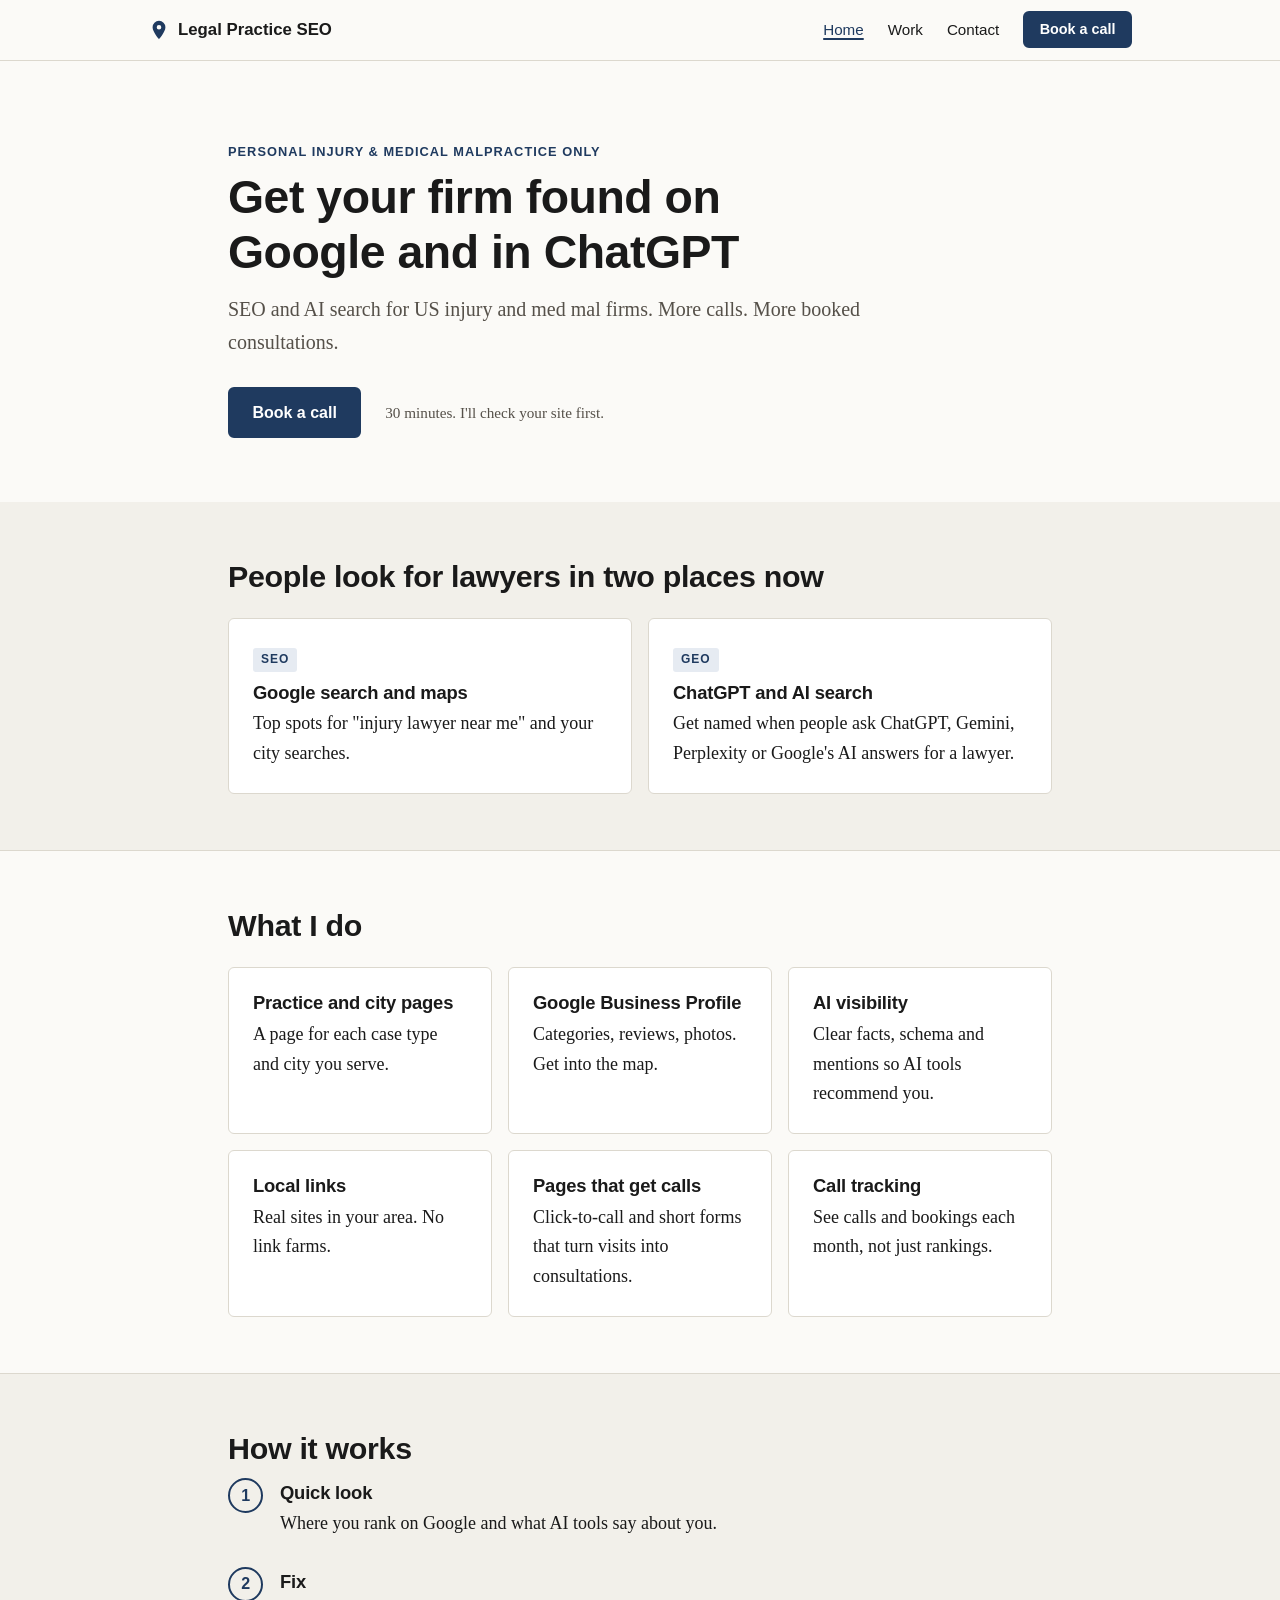
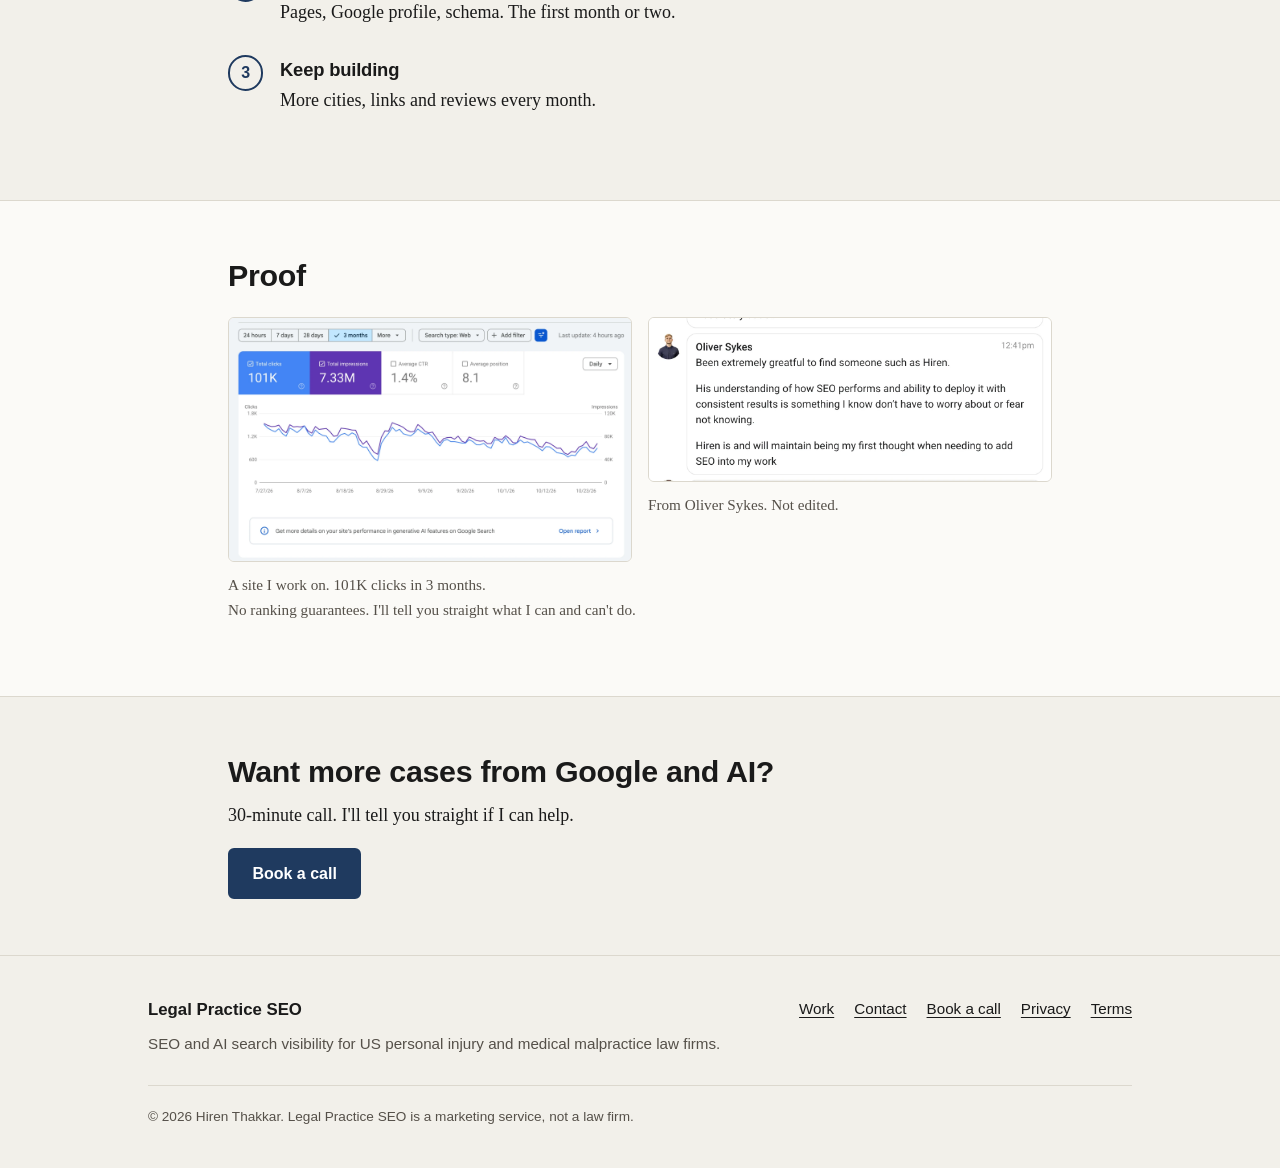
==== commit 6e902756: "Simplify all pages and add AI search (GEO) offer Cut home, work and contact copy down to short card-" ====
--- a/index.html
+++ b/index.html
@@ -3,14 +3,14 @@
 <head>
   <meta charset="utf-8">
   <meta name="viewport" content="width=device-width, initial-scale=1">
-  <title>More Cases from Google for PI &amp; Med Mal Law Firms | Legal Practice SEO</title>
-  <meta name="description" content="I help US personal injury and medical malpractice firms get into the top spots on Google and the map, and turn those searches into calls and booked consultations.">
+  <title>SEO and AI Search for PI &amp; Med Mal Law Firms | Legal Practice SEO</title>
+  <meta name="description" content="SEO and AI search visibility for US personal injury and medical malpractice firms. Get found on Google and in ChatGPT, and get more calls.">
   <link rel="canonical" href="https://legalpracticeseo.com/">
 
   <meta property="og:type" content="website">
   <meta property="og:site_name" content="Legal Practice SEO">
-  <meta property="og:title" content="More calls and booked consultations from Google for injury and med mal firms">
-  <meta property="og:description" content="Top spots on Google and the map for PI and med mal firms, and the calls and consultations that come with them.">
+  <meta property="og:title" content="Get your injury or med mal firm found on Google and in ChatGPT">
+  <meta property="og:description" content="SEO and AI search visibility for US personal injury and medical malpractice firms. Get found on Google and in ChatGPT, and get more calls.">
   <meta property="og:url" content="https://legalpracticeseo.com/">
   <meta property="og:image" content="https://legalpracticeseo.com/images/search-console-3-months.webp">
   <meta name="twitter:card" content="summary_large_image">
@@ -23,7 +23,7 @@
     "@type": "ProfessionalService",
     "name": "Legal Practice SEO",
     "url": "https://legalpracticeseo.com/",
-    "description": "Local SEO and lead generation for US personal injury and medical malpractice law firms.",
+    "description": "SEO and AI search visibility for US personal injury and medical malpractice law firms.",
     "areaServed": "US",
     "founder": {
       "@type": "Person",
@@ -55,114 +55,82 @@
   <main id="main">
 
     <section class="hero">
-      <div class="wrap">
+      <div class="wrap-mid">
         <p class="eyebrow">Personal injury &amp; medical malpractice only</p>
-        <h1>More calls and booked consultations from Google, for injury and med mal firms</h1>
-        <p class="lead">When someone in your city searches "car accident lawyer" or "medical malpractice attorney near me", that search usually goes to a directory or the big billboard firm. I work on getting you into the top spots, on the map and in the normal results, and on making sure those people actually call you.</p>
+        <h1>Get your firm found on Google and in ChatGPT</h1>
+        <p class="lead">SEO and AI search for US injury and med mal firms. More calls. More booked consultations.</p>
         <div class="btn-row">
           <a class="btn" href="https://cal.com/hiren-thakkar/30min">Book a call</a>
-          <p class="small">30 minutes. I'll look at your site before we talk.</p>
+          <p class="small">30 minutes. I'll check your site first.</p>
         </div>
       </div>
     </section>
 
-    <section class="section section-alt" aria-labelledby="who">
-      <div class="wrap">
-        <h2 id="who">Who this is for</h2>
-        <p>US firms that take injury or med mal cases and aren't showing up in their own cities. Usually one of these:</p>
-        <ul class="plain-list">
-          <li><strong>Solo lawyers.</strong> Most of your cases come from referrals. Google sends you close to nothing, and you've stopped expecting it to.</li>
-          <li><strong>Small firms, 2 to 10 lawyers.</strong> You've paid for a nice website, maybe an agency too. Still, search "truck accident lawyer" plus your city and you're on page two.</li>
-          <li><strong>Multi-office firms.</strong> You rank fine where the main office is. In the other cities where you have offices, you basically don't exist.</li>
-        </ul>
+    <section class="section section-alt">
+      <div class="wrap-mid">
+        <h2>People look for lawyers in two places now</h2>
+        <div class="grid grid-2">
+          <div class="card">
+            <p class="card-tag">SEO</p>
+            <h3>Google search and maps</h3>
+            <p>Top spots for "injury lawyer near me" and your city searches.</p>
+          </div>
+          <div class="card">
+            <p class="card-tag">GEO</p>
+            <h3>ChatGPT and AI search</h3>
+            <p>Get named when people ask ChatGPT, Gemini, Perplexity or Google's AI answers for a lawyer.</p>
+          </div>
+        </div>
       </div>
     </section>
 
-    <section class="section" aria-labelledby="what">
-      <div class="wrap">
-        <h2 id="what">What I actually do</h2>
-        <p>Rankings are only worth something if the phone rings. So the work comes in two parts: get you to the top, then turn those visits into consultations.</p>
-        <h3>Getting you to the top</h3>
-        <ul class="check-list">
-          <li><svg width="18" height="18" viewBox="0 0 20 20" aria-hidden="true" focusable="false"><path fill="none" stroke="currentColor" stroke-width="2.5" stroke-linecap="round" stroke-linejoin="round" d="M4 10.5l4 4 8-9"/></svg><strong>Practice pages for the cases you take.</strong> A proper medical malpractice page, then birth injury, surgical errors, misdiagnosis, truck accidents, whatever you actually handle. Not one line on a "Practice Areas" list.</li>
-          <li><svg width="18" height="18" viewBox="0 0 20 20" aria-hidden="true" focusable="false"><path fill="none" stroke="currentColor" stroke-width="2.5" stroke-linecap="round" stroke-linejoin="round" d="M4 10.5l4 4 8-9"/></svg><strong>City pages.</strong> One for each place you take cases from, with real local detail. Not the same page fifty times with the city name swapped.</li>
-          <li><svg width="18" height="18" viewBox="0 0 20 20" aria-hidden="true" focusable="false"><path fill="none" stroke="currentColor" stroke-width="2.5" stroke-linecap="round" stroke-linejoin="round" d="M4 10.5l4 4 8-9"/></svg><strong>Google Business Profile.</strong> Right categories, services filled in, photos, a simple way to ask clients for reviews, regular posts. This is what gets you into the map results.</li>
-          <li><svg width="18" height="18" viewBox="0 0 20 20" aria-hidden="true" focusable="false"><path fill="none" stroke="currentColor" stroke-width="2.5" stroke-linecap="round" stroke-linejoin="round" d="M4 10.5l4 4 8-9"/></svg><strong>Titles, headings and schema.</strong> So Google knows which page is for which search. Attorney and LegalService markup, done properly.</li>
-          <li><svg width="18" height="18" viewBox="0 0 20 20" aria-hidden="true" focusable="false"><path fill="none" stroke="currentColor" stroke-width="2.5" stroke-linecap="round" stroke-linejoin="round" d="M4 10.5l4 4 8-9"/></svg><strong>Citations.</strong> Your name, address and phone the same everywhere. Sounds small. It's often a mess.</li>
-          <li><svg width="18" height="18" viewBox="0 0 20 20" aria-hidden="true" focusable="false"><path fill="none" stroke="currentColor" stroke-width="2.5" stroke-linecap="round" stroke-linejoin="round" d="M4 10.5l4 4 8-9"/></svg><strong>Local links.</strong> Local news, bar associations, sponsorships, community sites in your area. Real sites, not link farms that get you in trouble later.</li>
-        </ul>
-        <h3>Turning searches into booked consultations</h3>
-        <ul class="check-list">
-          <li><svg width="18" height="18" viewBox="0 0 20 20" aria-hidden="true" focusable="false"><path fill="none" stroke="currentColor" stroke-width="2.5" stroke-linecap="round" stroke-linejoin="round" d="M4 10.5l4 4 8-9"/></svg><strong>Pages that make people call.</strong> Click-to-call at the top on mobile, a clear free case review offer, and a short form. Someone who just got hurt won't fill in twelve fields.</li>
-          <li><svg width="18" height="18" viewBox="0 0 20 20" aria-hidden="true" focusable="false"><path fill="none" stroke="currentColor" stroke-width="2.5" stroke-linecap="round" stroke-linejoin="round" d="M4 10.5l4 4 8-9"/></svg><strong>Reviews that win the click.</strong> In the map, the firm with more recent reviews usually gets the call. I set up a simple routine so happy clients actually leave them.</li>
-          <li><svg width="18" height="18" viewBox="0 0 20 20" aria-hidden="true" focusable="false"><path fill="none" stroke="currentColor" stroke-width="2.5" stroke-linecap="round" stroke-linejoin="round" d="M4 10.5l4 4 8-9"/></svg><strong>Call and lead tracking.</strong> Tracked numbers and form tracking, so you can see how many calls and consultation requests came from Google, and from which city.</li>
-          <li><svg width="18" height="18" viewBox="0 0 20 20" aria-hidden="true" focusable="false"><path fill="none" stroke="currentColor" stroke-width="2.5" stroke-linecap="round" stroke-linejoin="round" d="M4 10.5l4 4 8-9"/></svg><strong>A monthly report you can read in two minutes.</strong> Calls, consultation requests, where you rank, and what I'm doing next.</li>
-        </ul>
+    <section class="section">
+      <div class="wrap-mid">
+        <h2>What I do</h2>
+        <div class="grid grid-3">
+          <div class="card"><h3>Practice and city pages</h3><p>A page for each case type and city you serve.</p></div>
+          <div class="card"><h3>Google Business Profile</h3><p>Categories, reviews, photos. Get into the map.</p></div>
+          <div class="card"><h3>AI visibility</h3><p>Clear facts, schema and mentions so AI tools recommend you.</p></div>
+          <div class="card"><h3>Local links</h3><p>Real sites in your area. No link farms.</p></div>
+          <div class="card"><h3>Pages that get calls</h3><p>Click-to-call and short forms that turn visits into consultations.</p></div>
+          <div class="card"><h3>Call tracking</h3><p>See calls and bookings each month, not just rankings.</p></div>
+        </div>
       </div>
     </section>
 
-    <section class="section section-alt" aria-labelledby="how">
-      <div class="wrap">
-        <h2 id="how">How it works</h2>
+    <section class="section section-alt">
+      <div class="wrap-mid">
+        <h2>How it works</h2>
         <ol class="steps">
-          <li>
-            <h3>I look at where you stand</h3>
-            <p>Before our call I check how you rank for your main case types in your cities, what your Google profile looks like, and who's beating you. You get this even if we don't end up working together.</p>
-          </li>
-          <li>
-            <h3>I fix the pages and your Google profile</h3>
-            <p>The first month or two is the heavy part. Missing practice pages, thin city pages, titles, schema, profile cleanup.</p>
-          </li>
-          <li>
-            <h3>Then we keep building</h3>
-            <p>Every month after that: more city pages, more local links, more reviews coming in. And I track every call and form, so you see consultations, not just rankings.</p>
-          </li>
+          <li><h3>Quick look</h3><p>Where you rank on Google and what AI tools say about you.</p></li>
+          <li><h3>Fix</h3><p>Pages, Google profile, schema. The first month or two.</p></li>
+          <li><h3>Keep building</h3><p>More cities, links and reviews every month.</p></li>
         </ol>
       </div>
     </section>
 
-    <section class="section" aria-labelledby="honest">
-      <div class="wrap">
-        <h2 id="honest">What I won't promise</h2>
-        <p>I won't promise you the number one spot or a set number of cases. Nobody can. Anyone who does is either guessing or buying links that will hurt you later.</p>
-        <p>What I will do is go after the top three in the map and page one for the searches that bring you cases, and show you every month the calls and bookings that came from it. In a competitive city, expect a few months before it shows up as calls. Sometimes longer. That's just how local search for lawyers works.</p>
+    <section class="section">
+      <div class="wrap-mid">
+        <h2>Proof</h2>
+        <div class="grid grid-2 proof-grid">
+          <figure class="proof-figure">
+            <img src="images/search-console-3-months.webp" width="2000" height="1208" loading="lazy" alt="Google Search Console performance report for the last 3 months, web search: 101K total clicks, 7.33M total impressions, 1.4% average CTR, average position 8.1.">
+            <figcaption>A site I work on. 101K clicks in 3 months.</figcaption>
+          </figure>
+          <figure class="proof-figure">
+            <img src="images/client-note-oliver-sykes.webp" width="1240" height="502" loading="lazy" alt="Message from Oliver Sykes: Been extremely greatful to find someone such as Hiren. His understanding of how SEO performs and ability to deploy it with consistent results is something I know don't have to worry about or fear not knowing. Hiren is and will maintain being my first thought when needing to add SEO into my work.">
+            <figcaption>From Oliver Sykes. Not edited.</figcaption>
+          </figure>
+        </div>
+        <p class="small">No ranking guarantees. I'll tell you straight what I can and can't do.</p>
       </div>
     </section>
 
-    <section class="section section-alt" aria-labelledby="proof">
-      <div class="wrap">
-        <h2 id="proof">Proof</h2>
-        <p>This is real Search Console data from a site I work on. Traffic like this comes from the same work I'd do for you: a page for every city and case type, and links in each place you want to show up.</p>
-
-        <figure class="proof-figure">
-          <img src="images/search-console-3-months.webp" width="2000" height="1208" loading="lazy" alt="Google Search Console performance report for the last 3 months, web search: 101K total clicks, 7.33M total impressions, 1.4% average CTR, average position 8.1. Daily clicks range from roughly 600 to 1,500.">
-          <figcaption>Search Console for a site I work on. Last 3 months, web search only.</figcaption>
-        </figure>
-
-        <figure class="proof-figure">
-          <img src="images/client-note-oliver-sykes.webp" width="1240" height="502" loading="lazy" alt="Message from Oliver Sykes: Been extremely greatful to find someone such as Hiren. His understanding of how SEO performs and ability to deploy it with consistent results is something I know don't have to worry about or fear not knowing. Hiren is and will maintain being my first thought when needing to add SEO into my work.">
-          <figcaption>A message from Oliver Sykes, someone I do SEO work for. Screenshot, not edited.</figcaption>
-        </figure>
-
-        <p><a href="work.html">See the work page</a> for more on how I'd fix your site.</p>
-      </div>
-    </section>
-
-    <section class="section" aria-labelledby="about">
-      <div class="wrap">
-        <h2 id="about">Who you'd be working with</h2>
-        <p>I'm Hiren Thakkar. I'm based in India and work with US firms remotely. Calls happen in your time zone, and you deal with me directly, not an account manager.</p>
-        <p>I only do injury and med mal. I don't do dentists or plumbers or e-commerce. Sticking to one niche means I already know what your clients search for and what your competitors are doing.</p>
-      </div>
-    </section>
-
-    <section class="section section-alt cta-block" aria-labelledby="cta">
-      <div class="wrap">
-        <h2 id="cta">Want more consultations from your city?</h2>
-        <p>Book 30 minutes. I'll have looked at your site before we talk, and I'll tell you straight where those calls are going right now and whether I can get them to you.</p>
-        <div class="btn-row">
-          <a class="btn" href="https://cal.com/hiren-thakkar/30min">Book a call</a>
-        </div>
+    <section class="section section-alt">
+      <div class="wrap-mid">
+        <h2>Want more cases from Google and AI?</h2>
+        <p>30-minute call. I'll tell you straight if I can help.</p>
+        <a class="btn" href="https://cal.com/hiren-thakkar/30min">Book a call</a>
       </div>
     </section>
 
@@ -172,7 +140,7 @@
     <div class="wrap-wide footer-inner">
       <div>
         <a class="brand" href="index.html">Legal Practice SEO</a>
-        <p>Top Google spots and more cases for US personal injury and medical malpractice law firms.</p>
+        <p>SEO and AI search visibility for US personal injury and medical malpractice law firms.</p>
       </div>
       <ul class="footer-links">
         <li><a href="work.html">Work</a></li>
--- a/styles.css
+++ b/styles.css
@@ -600,6 +600,99 @@
   font-size: 0.85rem;
 }
 
-.wrap > h3 {
+.wrap > h3,
+.wrap-mid > h3 {
   margin-top: 2rem;
 }
+
+/* ---------- Simple card grids ---------- */
+
+.wrap-mid {
+  max-width: 54rem;
+  margin: 0 auto;
+  padding: 0 var(--gutter);
+}
+
+.grid {
+  display: grid;
+  gap: 1rem;
+  margin-top: 1.5rem;
+}
+
+.grid .card {
+  margin: 0;
+}
+
+.grid .card h3 {
+  margin-bottom: 0.35rem;
+}
+
+.grid .card p {
+  margin: 0;
+}
+
+@media (min-width: 640px) {
+  .grid-2 {
+    grid-template-columns: repeat(2, 1fr);
+  }
+
+  .grid-3 {
+    grid-template-columns: repeat(2, 1fr);
+  }
+}
+
+@media (min-width: 900px) {
+  .grid-3 {
+    grid-template-columns: repeat(3, 1fr);
+  }
+}
+
+.card-tag {
+  display: inline-block;
+  font-family: var(--font-ui);
+  font-size: 0.75rem;
+  font-weight: 700;
+  letter-spacing: 0.08em;
+  color: var(--accent);
+  background: var(--accent-soft);
+  border-radius: 3px;
+  padding: 0.15rem 0.5rem;
+  margin-bottom: 0.6rem !important;
+}
+
+.fix-card p + p {
+  margin-top: 0.5rem;
+}
+
+.fix-card .card-label {
+  display: inline;
+  margin-right: 0.35rem;
+}
+
+.card-label-fix {
+  color: var(--accent);
+}
+
+.proof-grid {
+  align-items: start;
+}
+
+.proof-grid .proof-figure {
+  margin: 0;
+}
+
+.contact-box + h2 {
+  margin-top: 2.5rem;
+}
+
+.wrap-mid > .lead,
+.wrap-mid > p,
+.wrap-mid > .steps,
+.wrap-mid > .check-list,
+.wrap-mid > .contact-box {
+  max-width: 40rem;
+}
+
+.wrap-mid > .proof-figure {
+  max-width: 44rem;
+}
